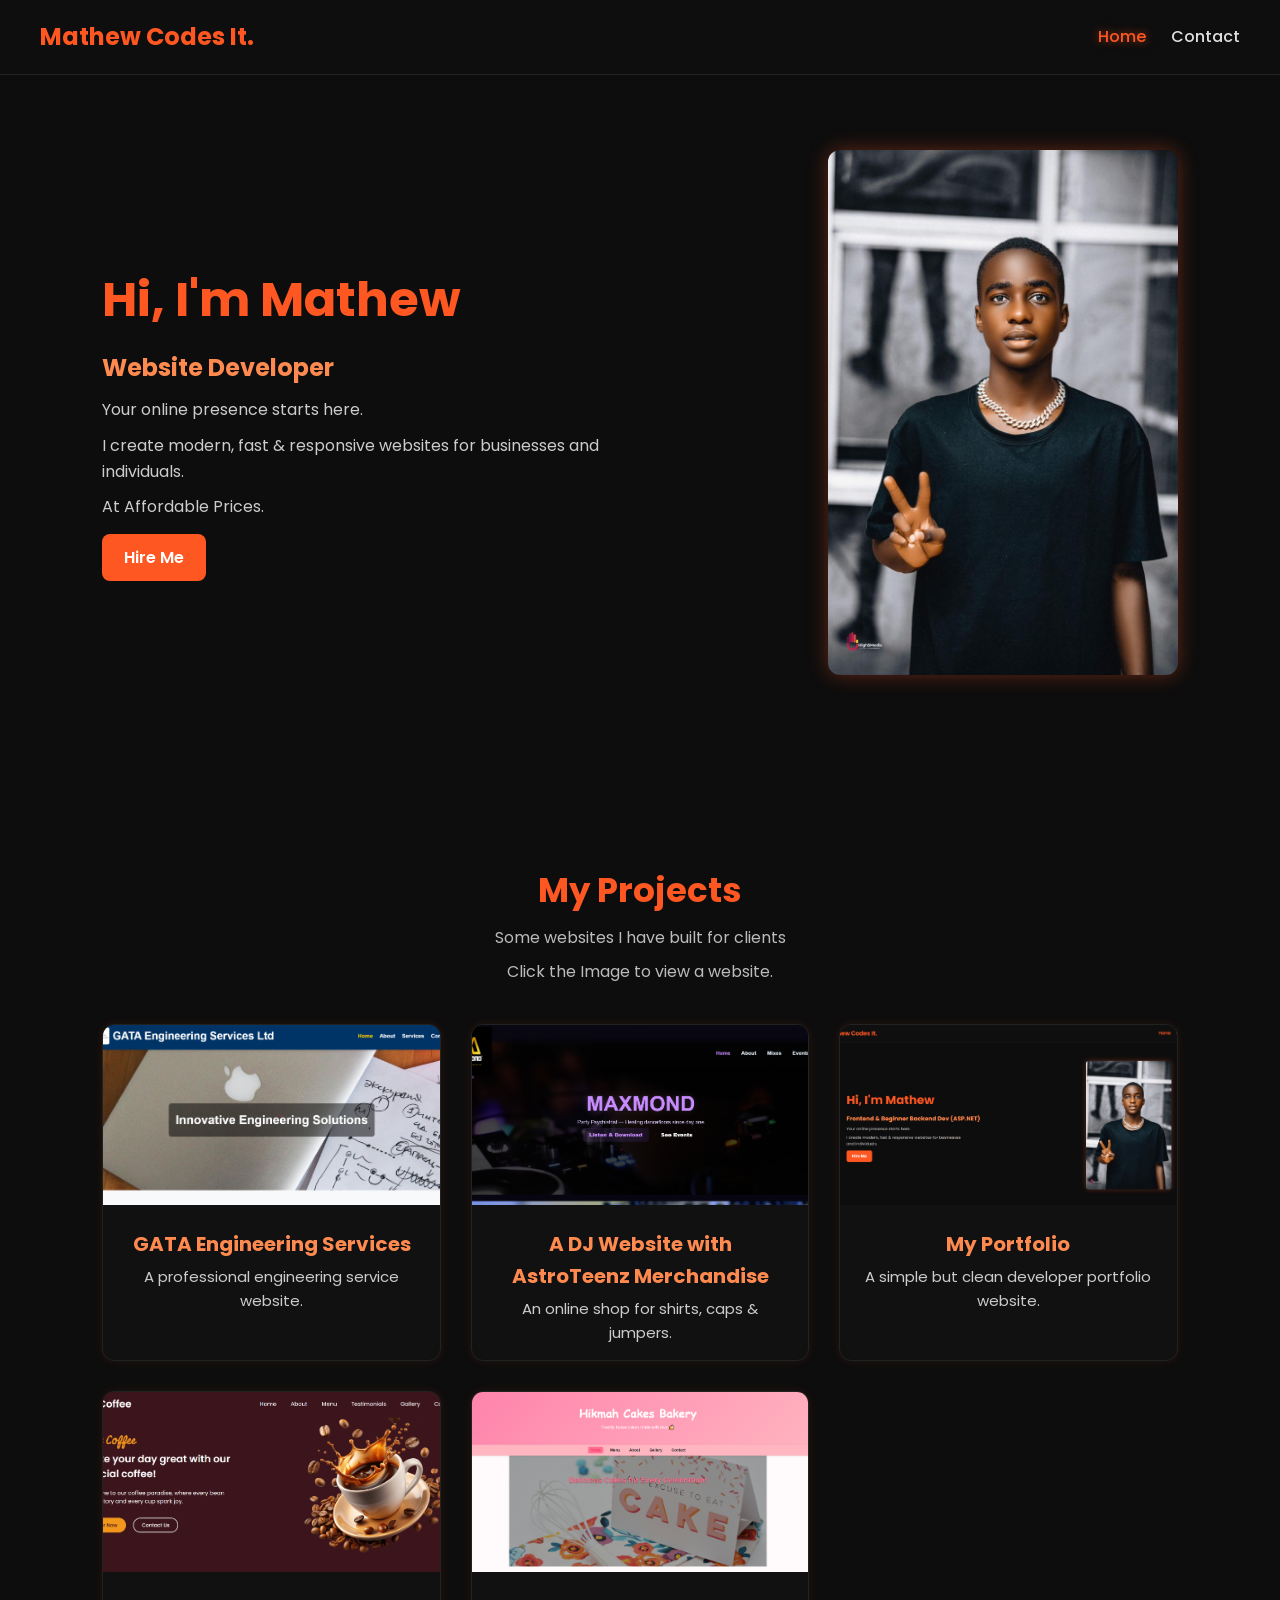
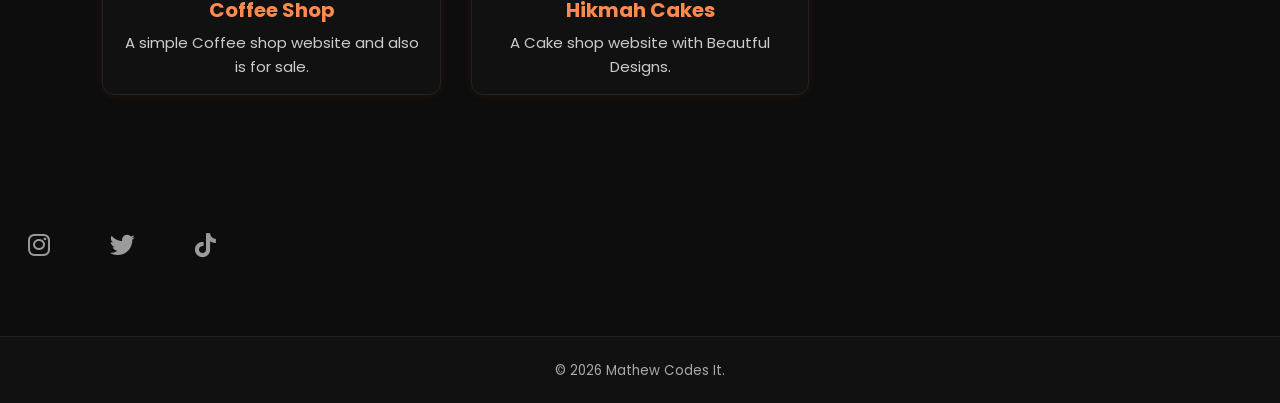
==== index.html @ fa3053cb "Fix HTML structure and update content" ====
<!DOCTYPE html>
<html lang="en">
<head>
    <meta charset="UTF-8">
    <meta name="viewport" content="width=device-width, initial-scale=1.0">
    <title>Mathew Codes It</title>
    <link rel="stylesheet" href="https://cdnjs.cloudflare.com/ajax/libs/font-awesome/6.4.0/css/all.min.css">
    <link rel="stylesheet" href="style.css">
</head>
<body>

<header class="header">
    <div id="menu-icon">☰</div>

    <a href="index.html" class="logo">Mathew Codes It.</a>

    <nav class="navbar">
        <a href="index.html" class="active">Home</a>
        <a href="contact.html">Contact</a>
    </nav>
</header>

<section class="home">
    <div class="home-content">
        <h1 class="float-text">Hi, I'm Mathew</h1>
        <h3>Website Developer</h3>
        <p>Your online presence starts here.</p>
        <p>I create modern, fast & responsive websites for businesses and individuals.</p>
        <p>At Affordable Prices.</p>

        <div class="btn-box">
            <a href="contact.html" class="btn-primary">Hire Me</a>
        </div>
    </div>

    <div class="home-img">
        <img src="images/home.jpg" alt="Mathew">
    </div>
</section>

<section class="projects-section" id="projects">
    <h2 class="section-title">My Projects</h2>
    <p class="section-subtitle">Some websites I have built for clients</p>
    <p class="section-subtitle">Click the Image to view a website.</p>

    <div class="projects-container">

        <!-- Project 1 -->
        <div class="project-card">
            <a href="https://mathew-mats.github.io/GATAEngineeringServicesLtd-website/" target="_blank" rel="noopener noreferrer"><img src="images/project1.jpg" alt="Project 1"></a>
            <div class="project-info">
                <h3>GATA Engineering Services</h3>
                <p>A professional engineering service website.</p>
            </div>
        </div>

        <!-- Project 2 -->
        <div class="project-card">
            <a href="https://mathew-mats.github.io/maxmond-website/" target="_blank" rel="noopener noreferrer"><img src="images/project2.jpg" alt="Project 2"></a>
            <div class="project-info">
                <h3>A DJ Website with AstroTeenz Merchandise</h3>
                <p>An online shop for shirts, caps & jumpers.</p>
            </div>
        </div>

        <!-- Project 3 -->
        <div class="project-card">
            <a href="https://mathew-mats.github.io/Mathewcodesit-website/" target="_blank" rel="noopener noreferrer"><img src="images/project3.jpg" alt="Project 3"></a>
            <div class="project-info">
                <h3>My Portfolio</h3>
                <p>A simple but clean developer portfolio website.</p>
            </div>
        </div>

        <!-- Project 4 -->
        <div class="project-card">
            <a href="https://mathew-mats.github.io/CoffeeShop---website/" target="_blank" rel="noopener noreferrer"><img src="images/project4.jpg" alt="Project 4"></a>
            <div class="project-info">
                <h3>Coffee Shop</h3>
                <p>A simple Coffee shop website and also is for sale.</p>
            </div>
        </div>

        <!-- Project 4 -->
        <div class="project-card">
            <a href="https://mathew-mats.github.io/Hikmahcakes-website/" target="_blank" rel="noopener noreferrer"><img src="images/project5.jpg" alt="Project 5"></a>
            <div class="project-info">
                <h3>Hikmah Cakes</h3>
                <p>A Cake shop website with Beautful Designs.</p>
            </div>
        </div>

    </div>

    

    </div>
</section>

    <div class="social-media">
  <a href="https://instagram.com/mathewcodesit" target="_blank">
  <i class="fab fa-instagram"></i>
</a>
  <a href="https://x.com/mathewcodesit" target="_blank">
  <i class="fab fa-twitter"></i>
</a>
<a href="https://www.tiktok.com/@mathewcodesit" target="_blank">
    <i class="fab fa-tiktok" style="font-size:24px;"></i>
</a>
</div>


<footer class="site-footer">
    <small>© <span id="year"></span> Mathew Codes It.</small>
</footer>

<script  src="script.js"></script>

</body>
</html>
---- style.css ----
@import url('https://fonts.googleapis.com/css2?family=Poppins:wght@300;400;500;600;700;800;900&display=swap');

* {
    margin: 0;
    padding: 0;
    box-sizing: border-box;
    font-family: 'Poppins', sans-serif;
}

body {
    background: #0d0d0d; /* Dark background */
    color: #f5f5f5;
    line-height: 1.6;
}

/* ---------------- HEADER ---------------- */

.header {
    position: fixed;
    width: 100%;
    top: 0;
    left: 0;
    background: rgba(15,15,15,0.9);
    backdrop-filter: blur(10px);
    padding: 18px 40px;
    display: flex;
    justify-content: space-between;
    align-items: center;
    z-index: 1000;
    border-bottom: 1px solid #222;
}

.logo {
    font-size: 24px;
    font-weight: 700;
    color: #ff5722; /* orange */
    text-decoration: none;
}

.navbar {
    display: flex;
    gap: 25px;
}

.navbar a {
    text-decoration: none;
    color: #e0e0e0;
    font-size: 16px;
    font-weight: 500;
    transition: .3s;
}

.navbar a:hover,
.navbar a.active {
    color: #ff5722;
    text-shadow: 0 0 8px rgba(255,87,34,0.6);
}

/* ---------------- HAMBURGER ---------------- */

#menu-icon {
    font-size: 32px;
    display: none;
    cursor: pointer;
    color: #ff5722;
}
 /* Responsive media query code for max width 768px */
@media (max-width: 768px) {
    #menu-icon {
        display: block;
    }

    .navbar {
        position: absolute;
        top: 100%;
        right: 0;
        background: #111;
        width: 200px;
        display: none;
        flex-direction: column;
        padding: 15px 0;
        border-left: 1px solid #222;
        border-bottom: 1px solid #222;
    }

    .navbar.active {
        display: flex;
    }

    .navbar a {
        padding: 12px 20px;
    }
}

/* ---------------- HOME SECTION ---------------- */

.home {
    padding: 150px 8% 60px;
    display: flex;
    gap: 40px;
    align-items: center;
}

.home-content {
    flex: 1;
}

.float-text {
    font-size: 48px;
    font-weight: 700;
    color: #ff5722;
    animation: float 3s ease-in-out infinite;
}

@keyframes float {
    0% {transform: translateY(0);}
    50% {transform: translateY(-10px);}
    100% {transform: translateY(0);}
}

.home-content h3 {
    font-size: 24px;
    color: #ff8a50;
    margin: 10px 0;
}

.home-content p {
    margin: 10px 0;
    max-width: 500px;
    color: #cccccc;
}

.btn-box {
    margin-top: 25px;
}

.btn-primary {
    padding: 12px 22px;
    background: #ff5722;
    color: #fff;
    font-weight: 600;
    text-decoration: none;
    border-radius: 8px;
    transition: .3s;
}

.btn-primary:hover {
    background: #e64a19;
    box-shadow: 0 0 15px rgba(255,87,34,0.5);
}

.home-img img {
    width: 350px;
    border-radius: 12px;
    box-shadow: 0 0 20px rgba(255,87,34,0.35);
}

/* ---------------- HOME MOBILE ---------------- */
/* Responsive media query code for max width 768px */
@media (max-width: 768px) {
    .home {
        flex-direction: column;
        text-align: center;
    }

    .home-img img {
        width: 75%;
    }

    .float-text {
        font-size: 36px;
    }
}

/* ---------------- CONTACT FORM ---------------- */

.hiring-section {
    padding: 130px 8% 60px;
}

.hiring-section h2 {
    font-size: 34px;
    text-align: center;
    color: #ff5722;
}

.section-subtitle {
    text-align: center;
    color: #bbbbbb;
    margin-top: 8px;
}

.hiring-form {
    max-width: 600px;
    margin: 35px auto;
}

.form-group {
    margin-bottom: 18px;
}

label {
    font-weight: 600;
    margin-bottom: 6px;
    display: block;
    color: #ff8a50;
}

input, select, textarea {
    width: 100%;
    padding: 12px;
    background: #111;
    border: 1px solid #333;
    color: #fff;
    border-radius: 8px;
    font-size: 15px;
}

input:focus,
textarea:focus,
select:focus {
    border-color: #ff5722;
    outline: none;
    box-shadow: 0 0 10px rgba(255,87,34,0.3);
}

.hire-btn {
    width: 100%;
    padding: 14px;
    background: #ff5722;
    color: #fff;
    border: none;
    font-size: 17px;
    border-radius: 8px;
    cursor: pointer;
    margin-top: 10px;
    transition: .3s;
}

.hire-btn:hover {
    background: #e64a19;
    box-shadow: 0 0 15px rgba(255,87,34,0.4);
}

/* ---------------- WHATSAPP FLOAT ---------------- */

.whatsapp-chat {
    position: fixed;
    bottom: 20px;
    right: 20px;
    text-decoration: none;
    z-index: 1000;
}

.whatsapp-bubble {
    background: #25D366;
    padding: 12px;
    border-radius: 50%;
    display: flex;
    box-shadow: 0 0 12px rgba(37,211,102,0.5);
}

.whatsapp-icon {
    width: 35px;
}

.whatsapp-label {
    background: #25D366;
    padding: 6px 10px;
    color: #fff;
    margin-top: 5px;
    border-radius: 6px;
    font-size: 13px;
}

/* ---------------- FOOTER ---------------- */

.site-footer {
    margin-top: 60px;
    padding: 20px;
    text-align: center;
    background: #111;
    color: #aaa;
    border-top: 1px solid #222;
}

/* ---------------- HAMBURGER ---------------- */

#menu-icon {
    font-size: 32px;
    display: none;
    cursor: pointer;
    color: #ff5722;
}

/* MOBILE MENU */
/* Responsive media query code for max width 900px */
@media (max-width: 900px) {
    #menu-icon {
        display: block;
        z-index: 1100;
    }

    .navbar {
        position: absolute;
        top: 100%;
        right: 0;
        background: #111;
        width: 220px;
        display: none;
        flex-direction: column;
        padding: 15px 0;
        border-left: 1px solid #222;
        border-bottom: 1px solid #222;
        animation: slideDown 0.3s ease;
    }

    .navbar.active {
        display: flex;
    }

    .navbar a {
        padding: 14px 22px;
        font-size: 17px;
        border-bottom: 1px solid #222;
    }
}

/* EXTRA SMALL PHONES (Under 350px) */
@media (max-width: 350px) {
    .navbar {
        width: 180px;
    }

    #menu-icon {
        font-size: 28px;
    }

    .navbar a {
        font-size: 15px;
        padding: 12px 18px;
    }
}

/* Slide animation */
@keyframes slideDown {
    from { opacity: 0; transform: translateY(-10px); }
    to { opacity: 1; transform: translateY(0); }
}

/* ---------------- PROJECTS SECTION ---------------- */

.projects-section {
    padding: 120px 8%;
    background: #0d0d0d;
    text-align: center;
}

.section-title {
    font-size: 34px;
    font-weight: 700;
    color: #ff5722;
}

.projects-container {
    margin-top: 40px;
    display: grid;
    grid-template-columns: repeat(auto-fit, minmax(260px, 1fr));
    gap: 30px;
}

.project-card {
    background: #111;
    border: 1px solid #222;
    border-radius: 12px;
    overflow: hidden;
    cursor: pointer;
    transition: 0.3s;
    box-shadow: 0 0 10px rgba(255,87,34,0.1);
}

.project-card:hover {
    transform: translateY(-8px);
    box-shadow: 0 0 18px rgba(255,87,34,0.4);
}

.project-card img {
    width: 100%;
    height: 180px;
    object-fit: cover;
}

.project-info {
    padding: 15px 18px;
}

.project-info h3 {
    font-size: 20px;
    color: #ff8a50;
}

.project-info p {
    color: #cccccc;
    font-size: 15px;
    margin-top: 5px;
}

.social-media i {
  font-size: 25px;
  margin: 0 10px;
  color: #9c9b9b;
  transition: color 0.3s, transform 0.3s;
  align-items: center;
  justify-content: center;
  padding:18px;
  text-align:center;
}

.social-media i:hover {
  color: #f06; /* change color on hover */
  transform: scale(1.2);
}

.social-media a {
  text-decoration: none;
}
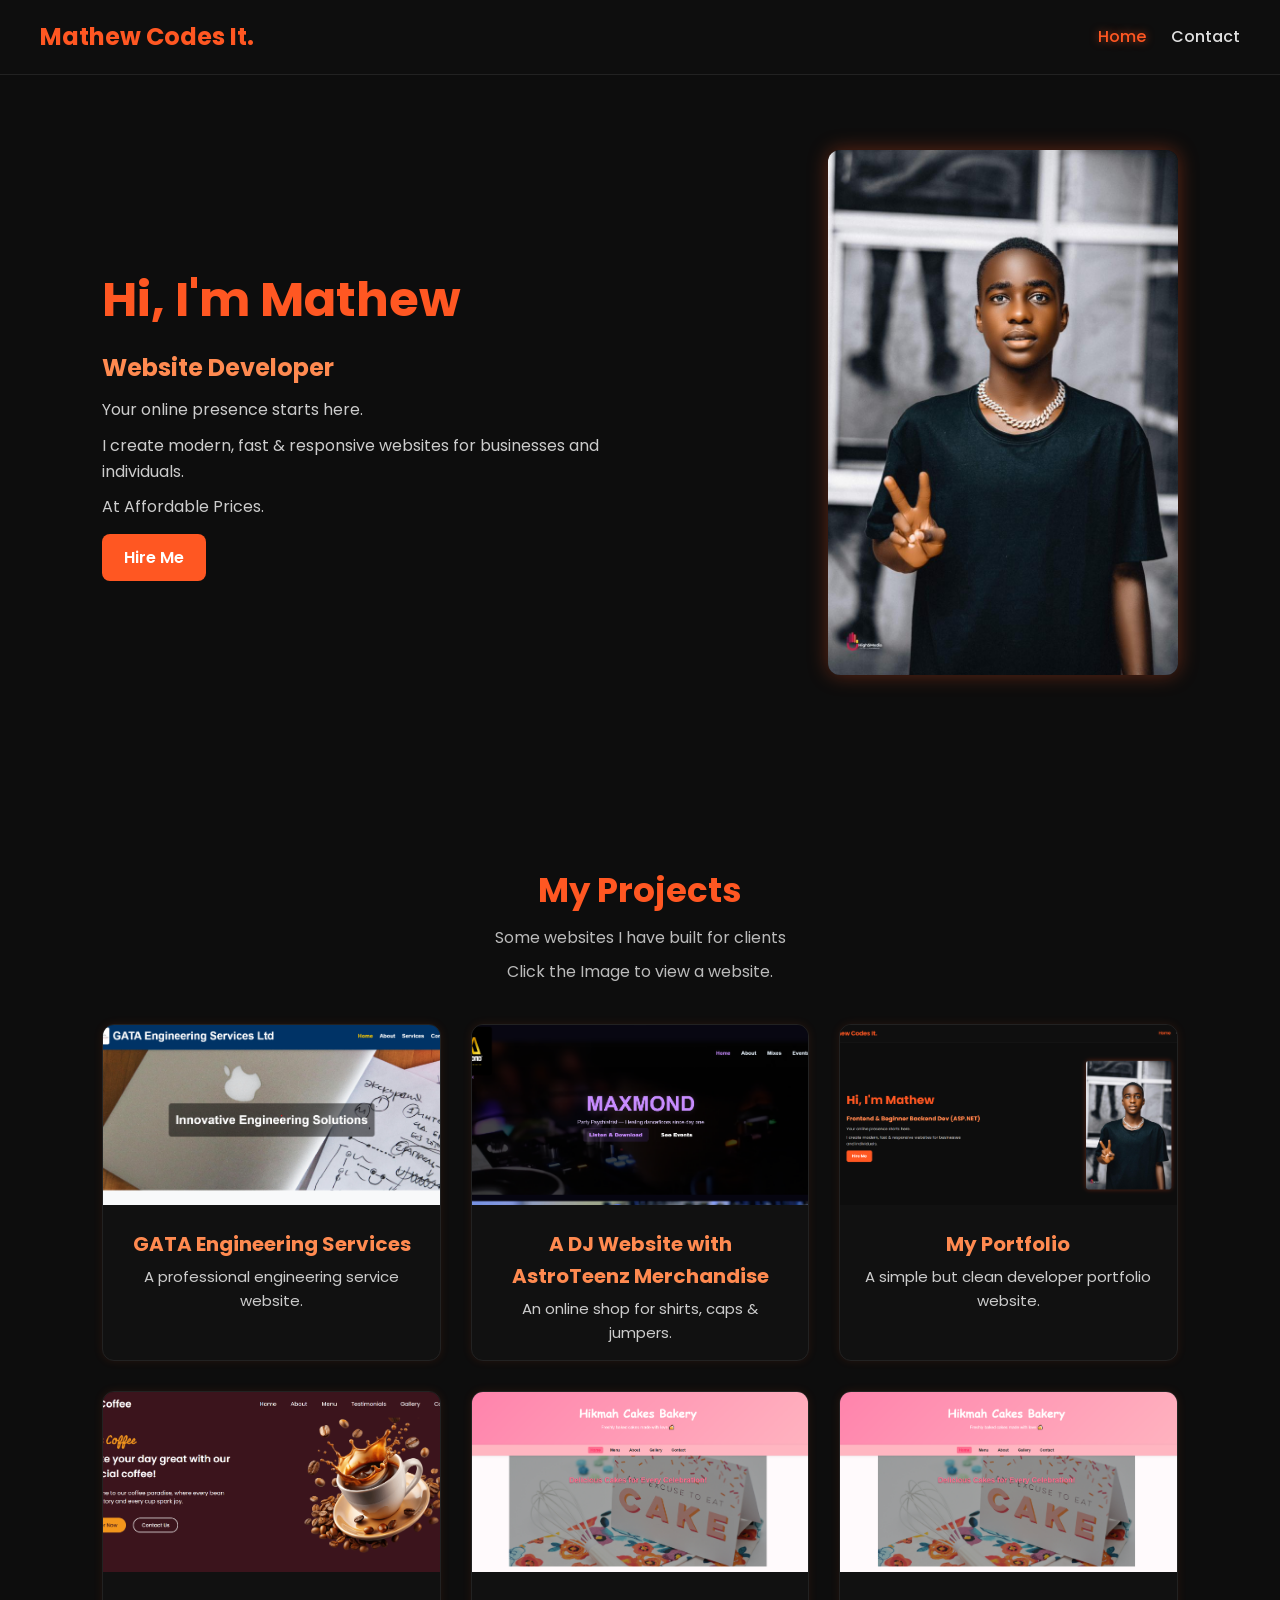
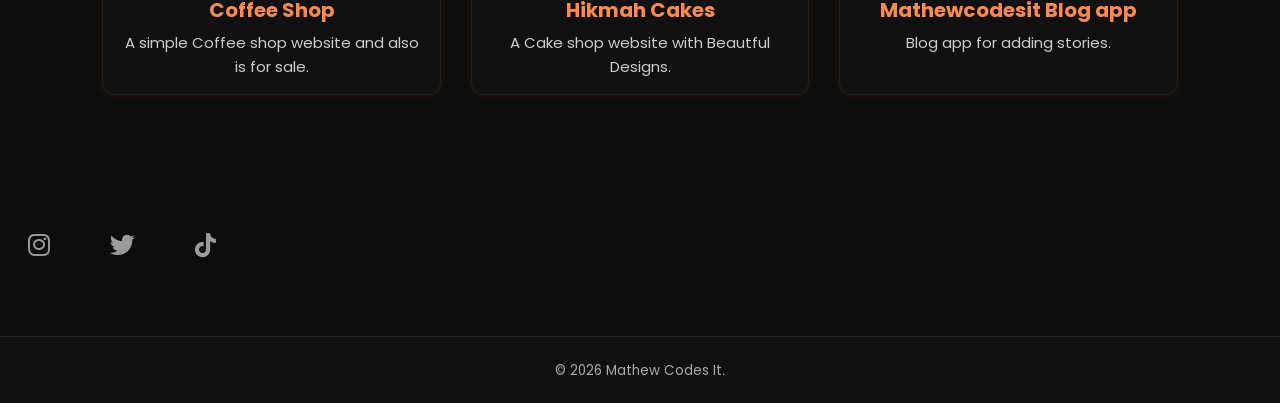
==== commit bc8b5d59: "Fix HTML structure and update project links" ====
--- a/index.html
+++ b/index.html
@@ -56,7 +56,7 @@
 
         <!-- Project 2 -->
         <div class="project-card">
-            <a href="https://mathew-mats.github.io/maxmond-website/" target="_blank" rel="noopener noreferrer"><img src="images/project2.jpg" alt="Project 2"></a>
+            <a href="https://mathew-mats.github.io/MAXMOND--website/" target="_blank" rel="noopener noreferrer"><img src="images/project2.jpg" alt="Project 2"></a>
             <div class="project-info">
                 <h3>A DJ Website with AstroTeenz Merchandise</h3>
                 <p>An online shop for shirts, caps & jumpers.</p>
@@ -87,6 +87,14 @@
             <div class="project-info">
                 <h3>Hikmah Cakes</h3>
                 <p>A Cake shop website with Beautful Designs.</p>
+            </div>
+        </div>
+
+        <div class="project-card">
+            <a href="https://mathewcodesit.pythonanywhere.com/" target="_blank" rel="noopener noreferrer"><img src="images/project5.jpg" alt="Project 5"></a>
+            <div class="project-info">
+                <h3>Mathewcodesit Blog app</h3>
+                <p>Blog app for adding stories.</p>
             </div>
         </div>
 
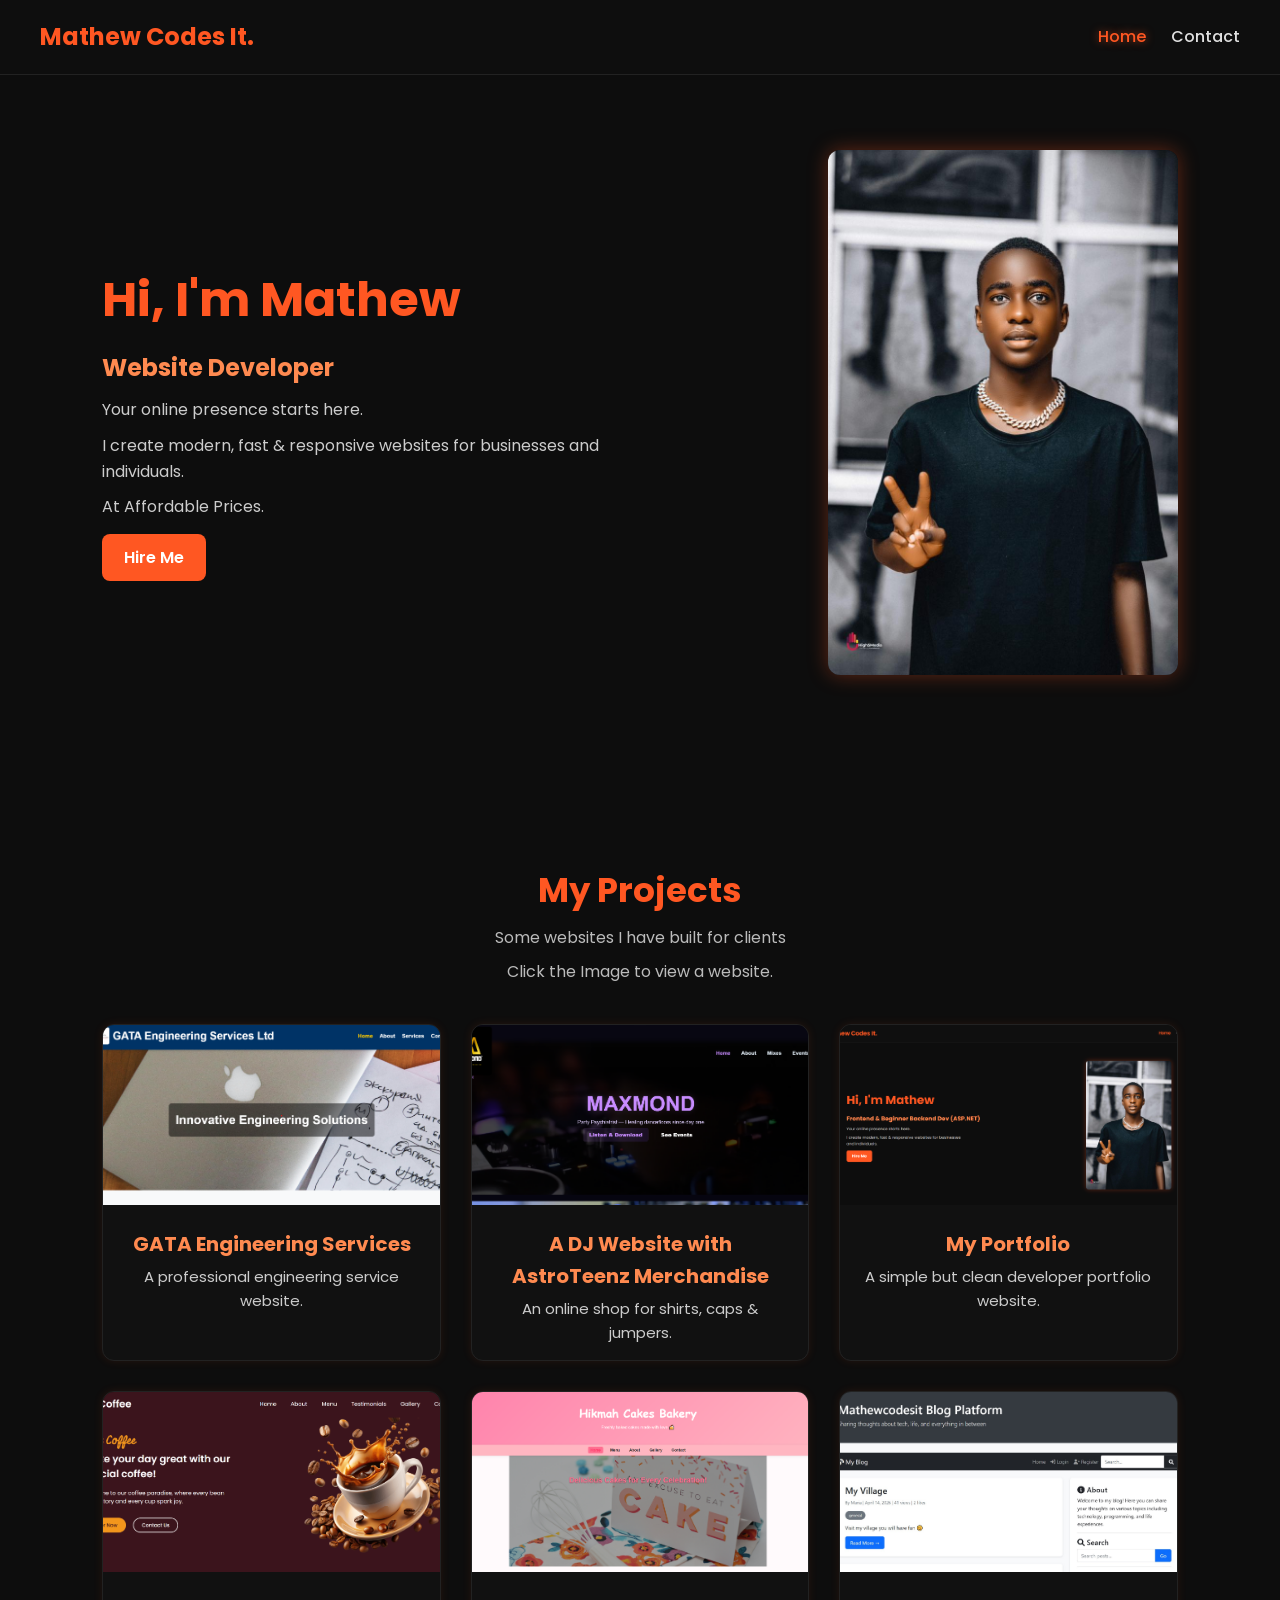
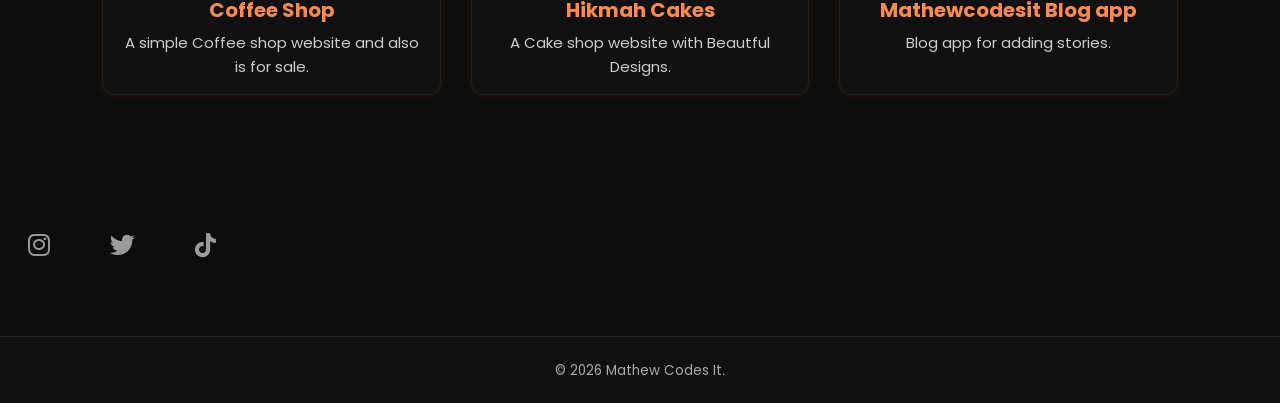
==== commit e5850bed: "Fix HTML encoding issues in index.html" ====
--- a/index.html
+++ b/index.html
@@ -91,7 +91,7 @@
         </div>
 
         <div class="project-card">
-            <a href="https://mathewcodesit.pythonanywhere.com/" target="_blank" rel="noopener noreferrer"><img src="images/project5.jpg" alt="Project 5"></a>
+            <a href="https://mathewcodesit.pythonanywhere.com/" target="_blank" rel="noopener noreferrer"><img src="images/blog.jpg" alt="Project 5"></a>
             <div class="project-info">
                 <h3>Mathewcodesit Blog app</h3>
                 <p>Blog app for adding stories.</p>
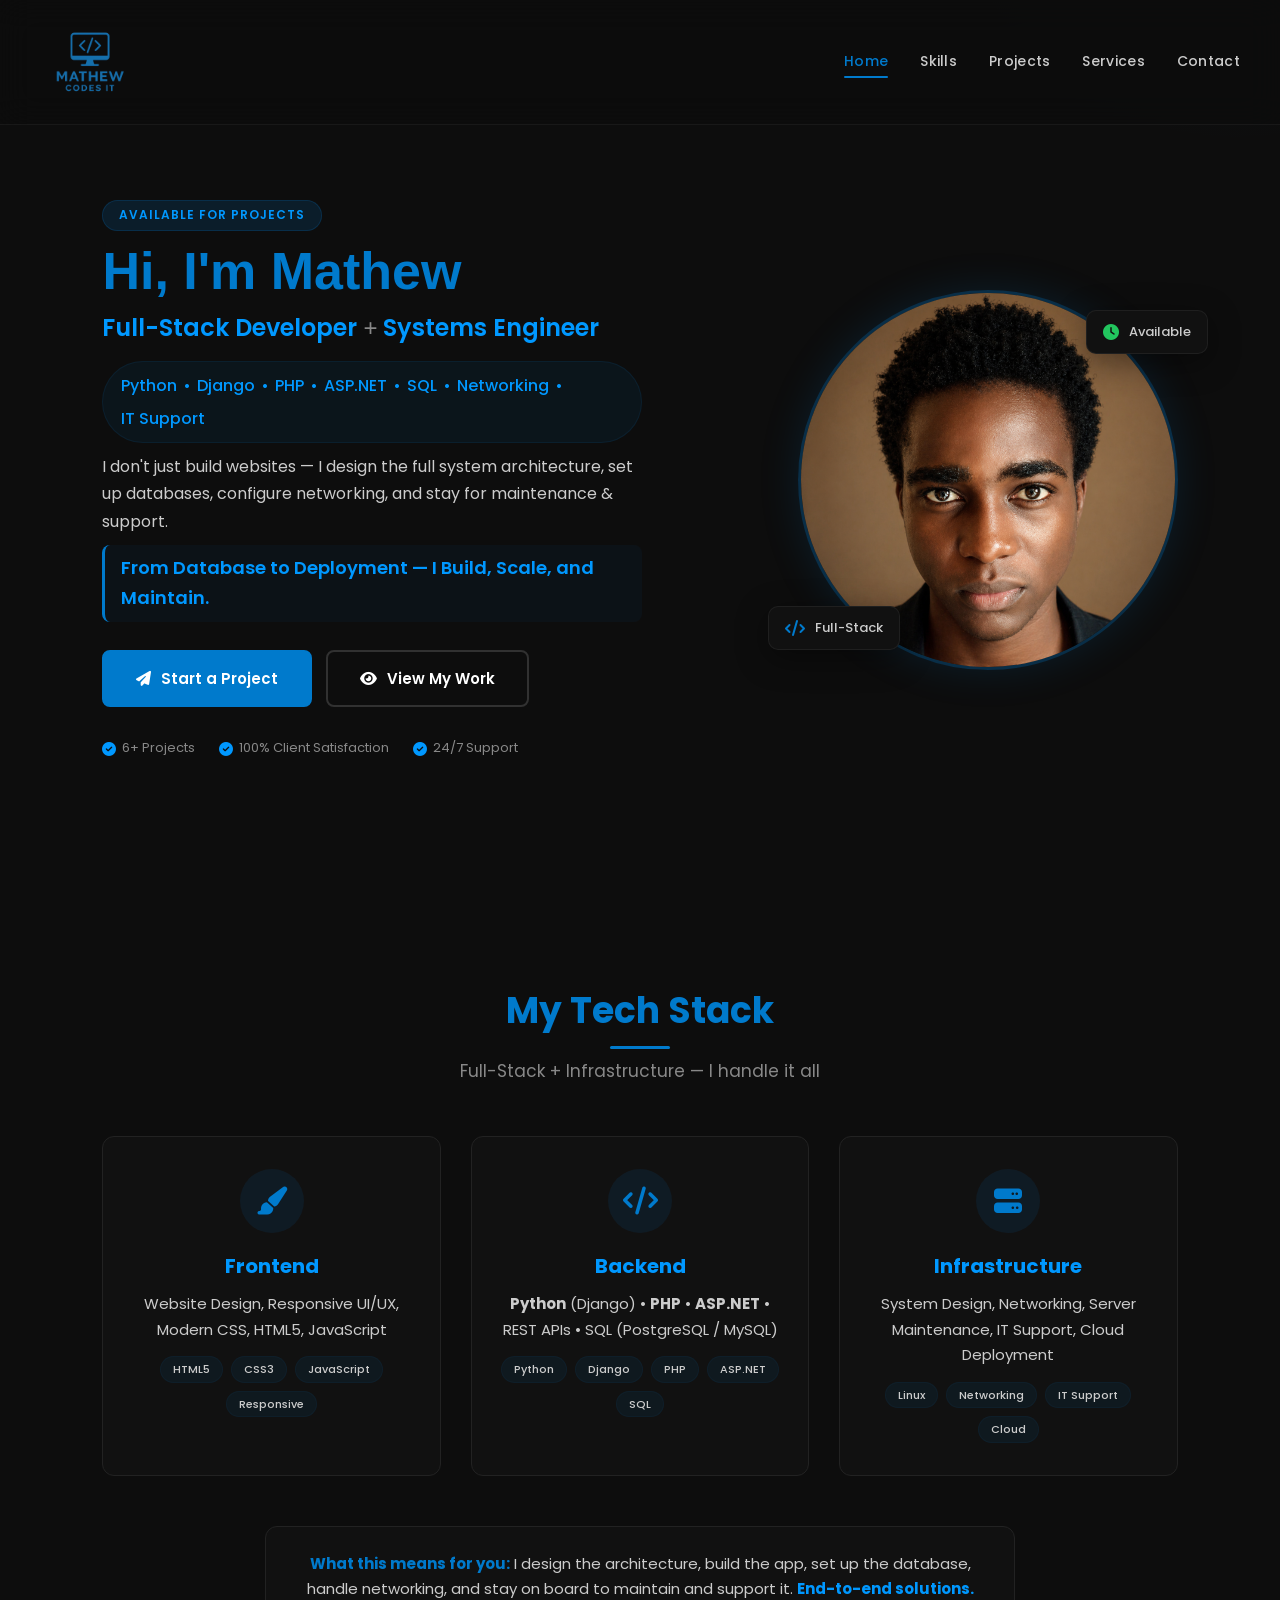
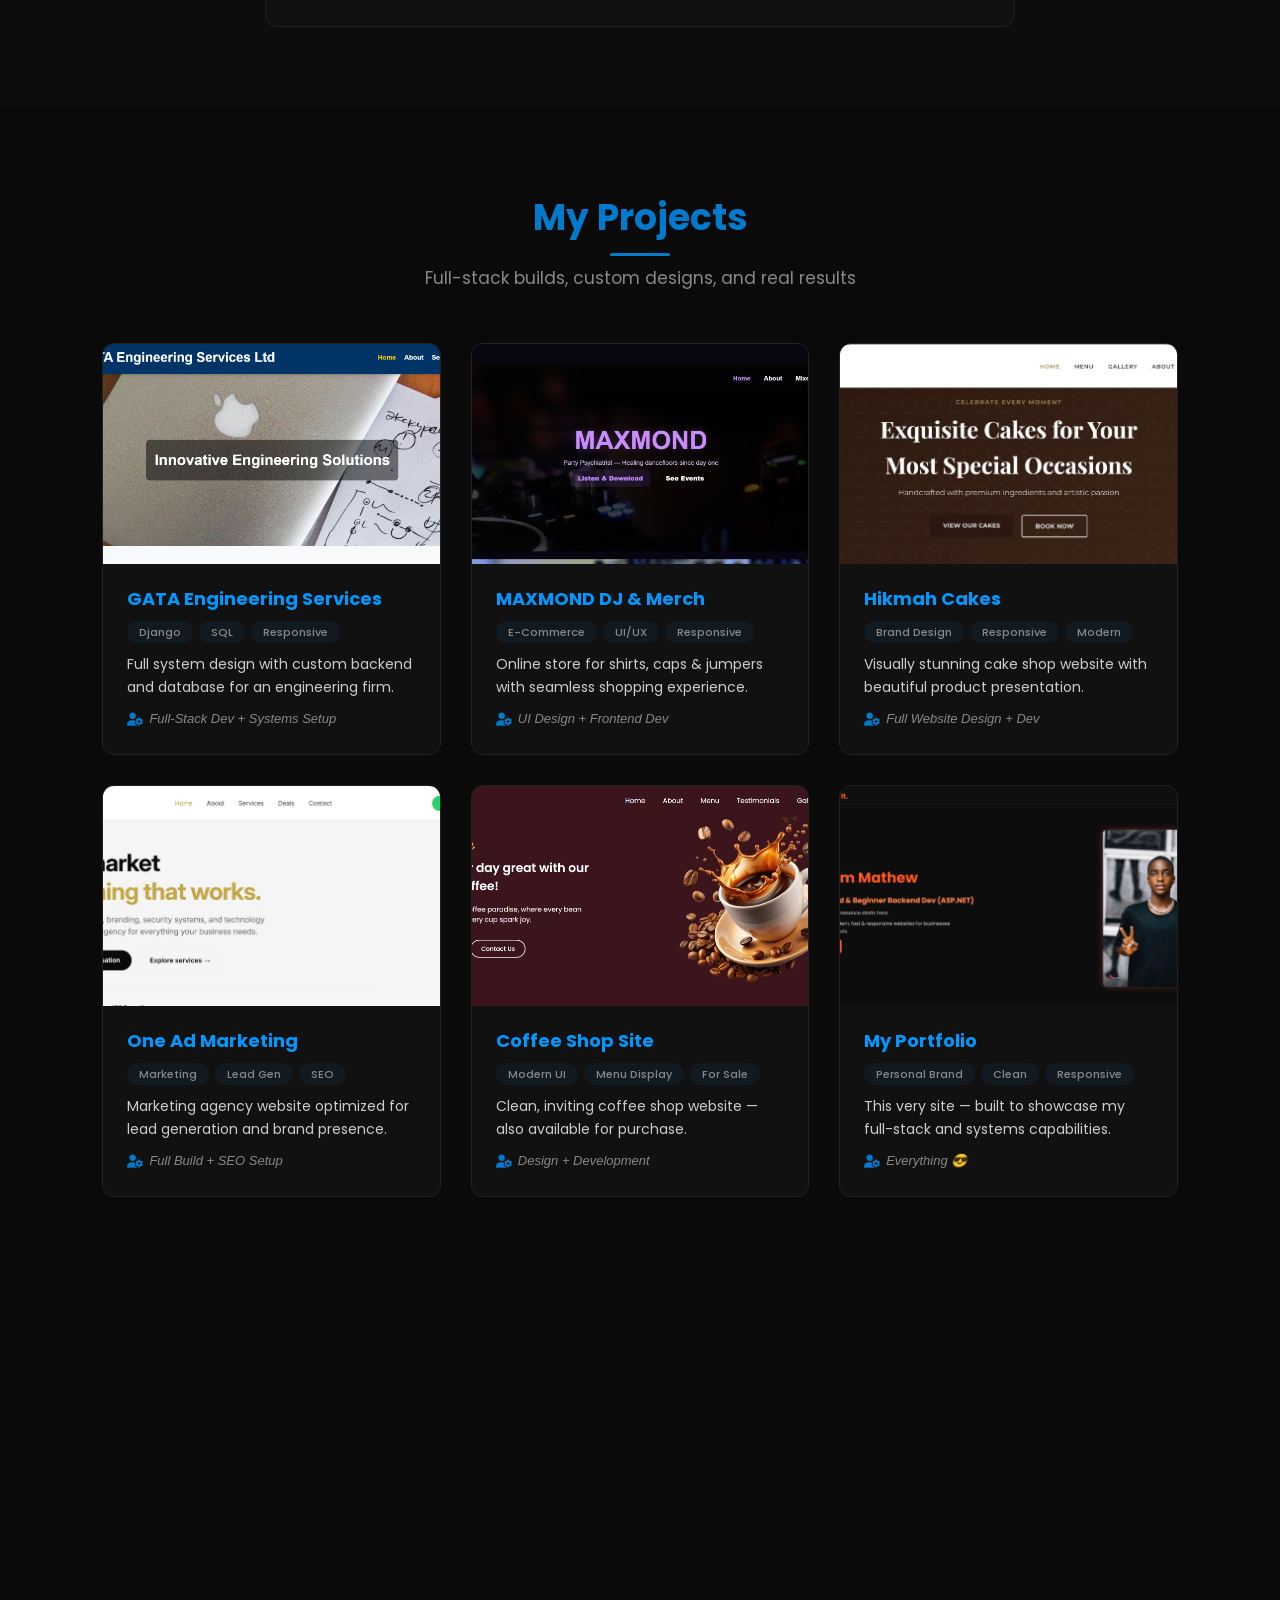
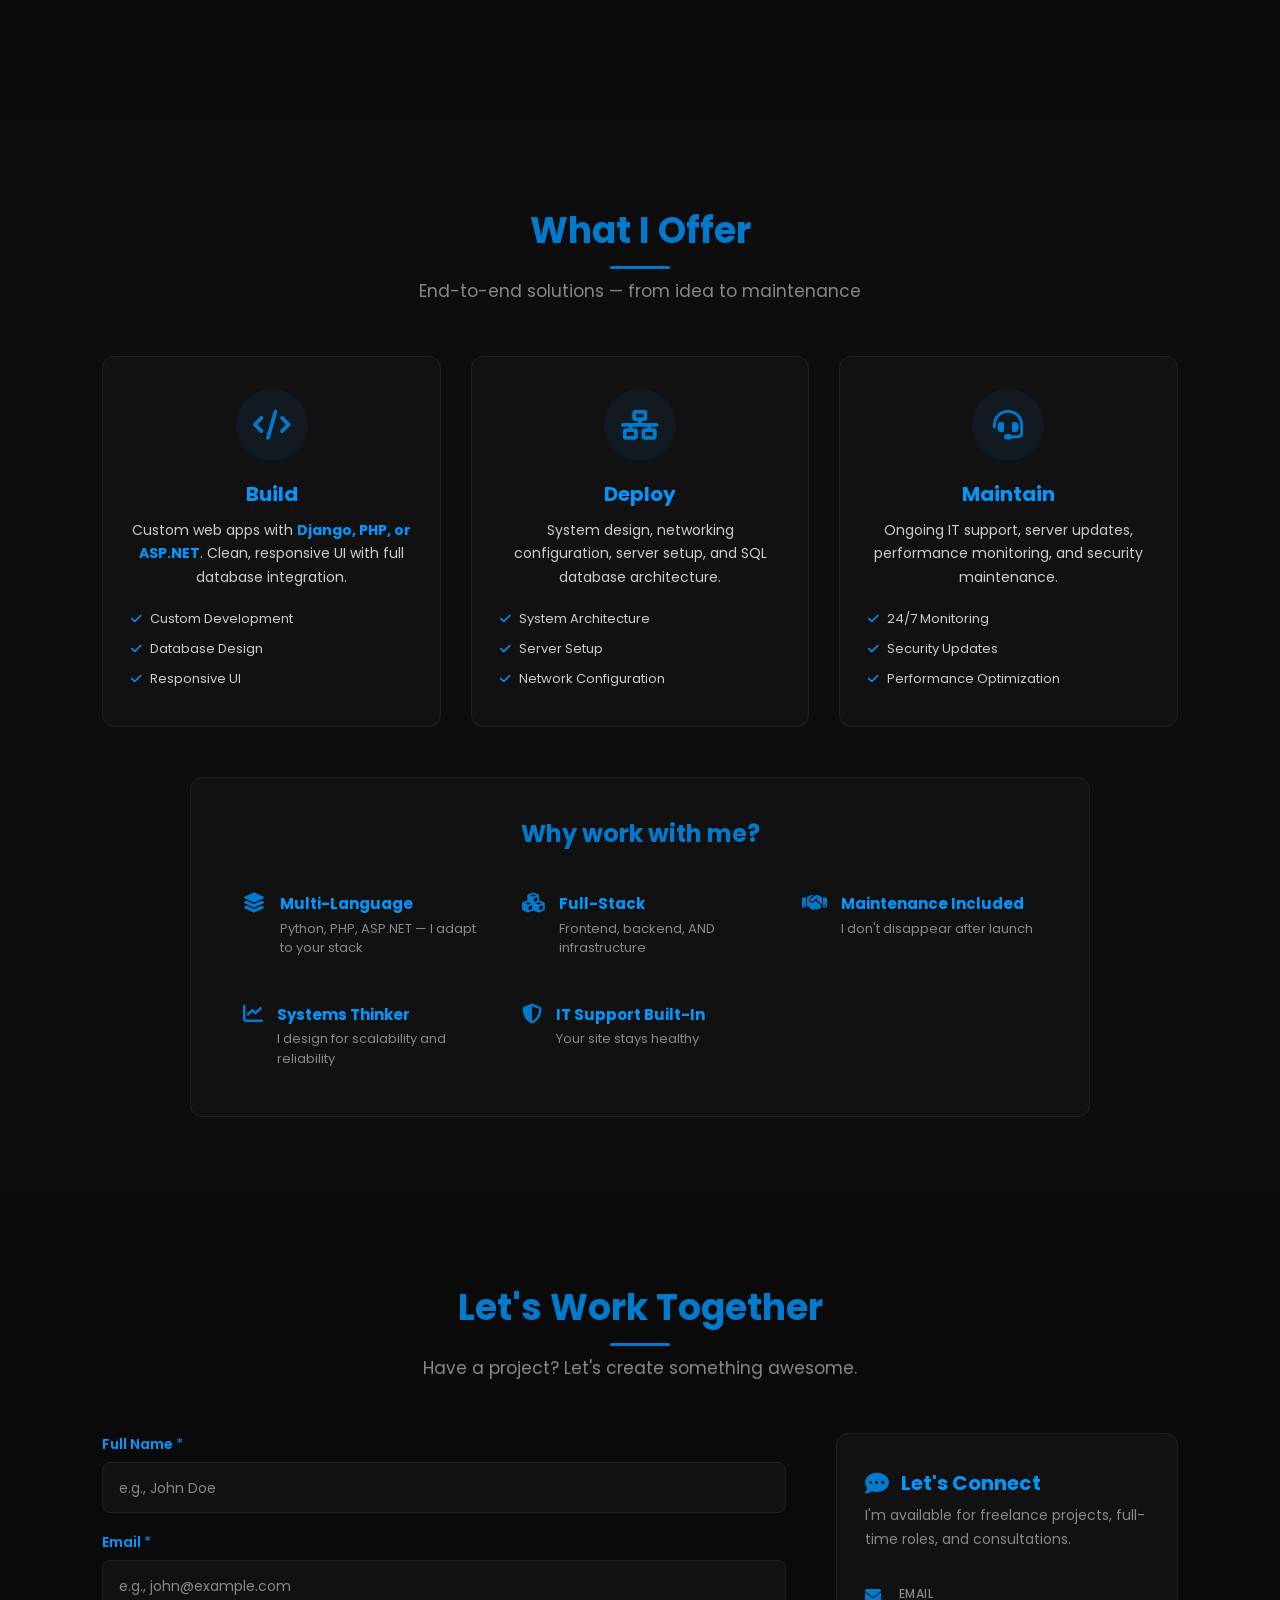
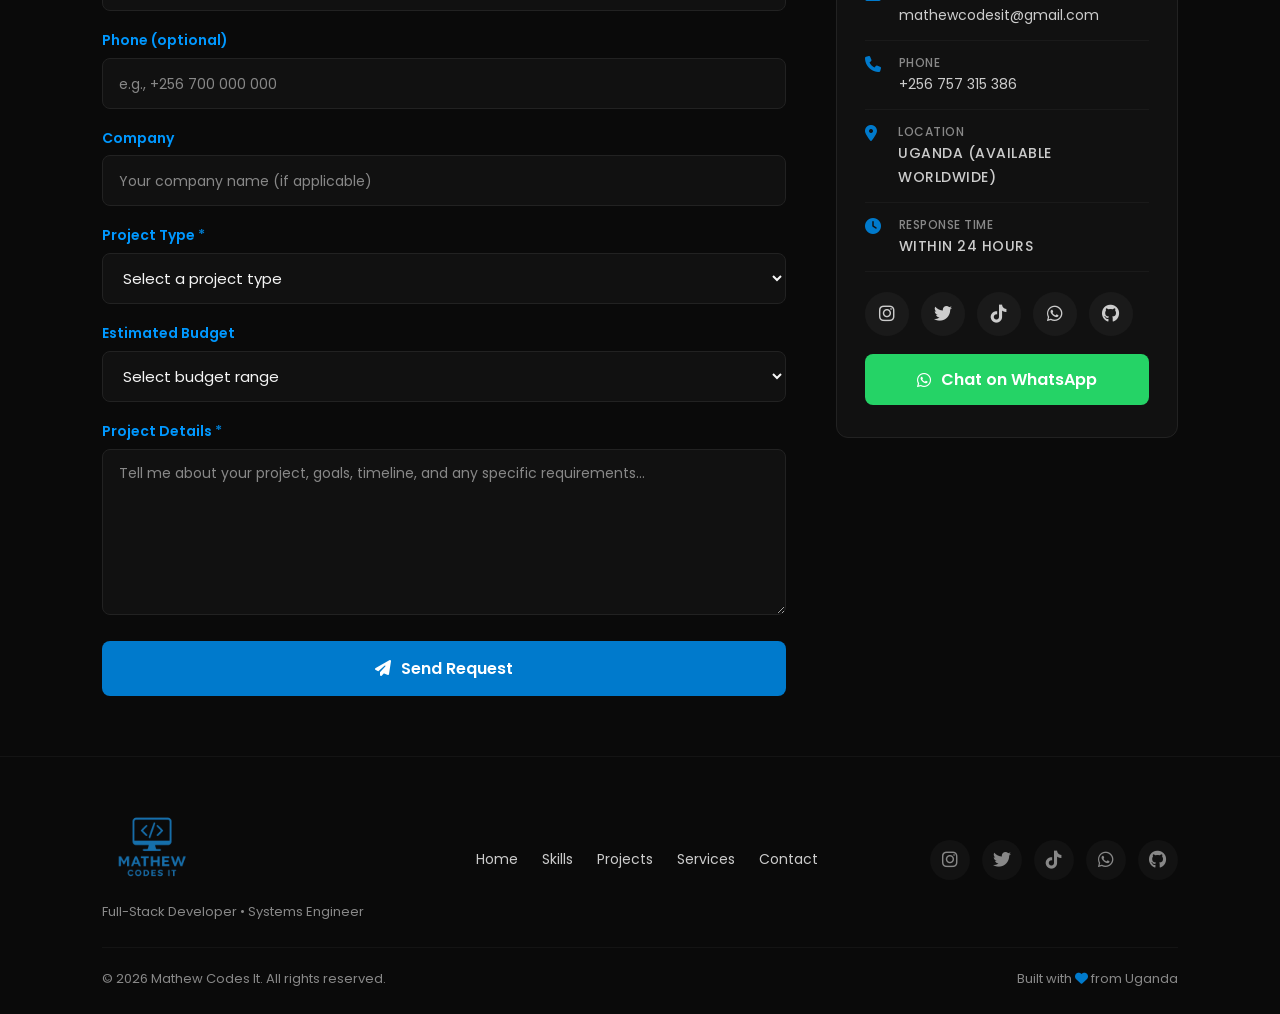
==== commit 735d7e18: "Initial commit" ====
--- a/index.html
+++ b/index.html
@@ -1,132 +1,585 @@
 <!DOCTYPE html>
 <html lang="en">
 <head>
-    <meta charset="UTF-8">
-    <meta name="viewport" content="width=device-width, initial-scale=1.0">
-    <title>Mathew Codes It</title>
-    <link rel="stylesheet" href="https://cdnjs.cloudflare.com/ajax/libs/font-awesome/6.4.0/css/all.min.css">
-    <link rel="stylesheet" href="style.css">
+    <meta charset="UTF-8" />
+    <meta name="viewport" content="width=device-width, initial-scale=1.0" />
+    <meta name="description" content="Mathew – Full-Stack Developer & Systems Engineer. Python, Django, PHP, ASP.NET, SQL, Networking, IT Support." />
+    <meta name="theme-color" content="#007ACC" />
+    <title>Mathew – Full-Stack Developer | MathewCodesIt</title>
+    <link rel="stylesheet" href="https://cdnjs.cloudflare.com/ajax/libs/font-awesome/6.4.0/css/all.min.css" />
+    <link rel="stylesheet" href="style.css" />
 </head>
 <body>
 
+<!-- ============================================================ -->
+<!-- HEADER -->
+<!-- ============================================================ -->
 <header class="header">
-    <div id="menu-icon">☰</div>
-
-    <a href="index.html" class="logo">Mathew Codes It.</a>
-
+    <div id="menu-icon"><i class="fas fa-bars"></i></div>
+    <a href="#home" class="logo">
+        <img src="images/logo.png" alt="Mathew Codes It" class="logo-img" />
+    </a>
     <nav class="navbar">
-        <a href="index.html" class="active">Home</a>
-        <a href="contact.html">Contact</a>
+        <a href="#home" class="active">Home</a>
+        <a href="#skills">Skills</a>
+        <a href="#projects">Projects</a>
+        <a href="#services">Services</a>
+        <a href="#contact">Contact</a>
     </nav>
 </header>
 
-<section class="home">
+<!-- ============================================================ -->
+<!-- HERO / HOME -->
+<!-- ============================================================ -->
+<section class="home" id="home">
     <div class="home-content">
+        <div class="badge">Available for Projects</div>
         <h1 class="float-text">Hi, I'm Mathew</h1>
-        <h3>Website Developer</h3>
-        <p>Your online presence starts here.</p>
-        <p>I create modern, fast & responsive websites for businesses and individuals.</p>
-        <p>At Affordable Prices.</p>
+        <h3>Full-Stack Developer <span class="highlight">+</span> Systems Engineer</h3>
+        <p class="tech-stack-badge">
+            <span>Python</span> <span>•</span>
+            <span>Django</span> <span>•</span>
+            <span>PHP</span> <span>•</span>
+            <span>ASP.NET</span> <span>•</span>
+            <span>SQL</span> <span>•</span>
+            <span>Networking</span> <span>•</span>
+            <span>IT Support</span>
+        </p>
+        <p>
+            I don't just build websites — I design the full system architecture,
+            set up databases, configure networking, and stay for maintenance &amp; support.
+        </p>
+        <p class="tagline"> From Database to Deployment — I Build, Scale, and Maintain.</p>
 
         <div class="btn-box">
-            <a href="contact.html" class="btn-primary">Hire Me</a>
+            <a href="#contact" class="btn-primary">
+                <i class="fas fa-paper-plane"></i> Start a Project
+            </a>
+            <a href="#projects" class="btn-secondary">
+                <i class="fas fa-eye"></i> View My Work
+            </a>
+        </div>
+
+        <div class="trust-badges">
+            <span><i class="fas fa-check-circle"></i> 6+ Projects</span>
+            <span><i class="fas fa-check-circle"></i> 100% Client Satisfaction</span>
+            <span><i class="fas fa-check-circle"></i> 24/7 Support</span>
         </div>
     </div>
 
     <div class="home-img">
-        <img src="images/home.jpg" alt="Mathew">
+        <div class="profile-wrapper">
+            <img src="images/home.jpg" alt="Mathew" />
+            <div class="status-dot"></div>
+        </div>
+        <div class="floating-badge experience-badge">
+            <i class="fas fa-code"></i>
+            <span>Full-Stack</span>
+        </div>
+        <div class="floating-badge availability-badge">
+            <i class="fas fa-clock"></i>
+            <span>Available</span>
+        </div>
     </div>
 </section>
 
+<!-- ============================================================ -->
+<!-- SKILLS -->
+<!-- ============================================================ -->
+<section class="skills-section" id="skills">
+    <div class="section-header">
+        <h2 class="section-title">My Tech Stack</h2>
+        <p class="section-subtitle">Full-Stack + Infrastructure — I handle it all</p>
+    </div>
+
+    <div class="skills-grid">
+        <div class="skill-category">
+            <div class="skill-icon"><i class="fas fa-paint-brush"></i></div>
+            <h3>Frontend</h3>
+            <p>Website Design, Responsive UI/UX, Modern CSS, HTML5, JavaScript</p>
+            <div class="skill-tags">
+                <span>HTML5</span>
+                <span>CSS3</span>
+                <span>JavaScript</span>
+                <span>Responsive</span>
+            </div>
+        </div>
+
+        <div class="skill-category">
+            <div class="skill-icon"><i class="fas fa-code"></i></div>
+            <h3>Backend</h3>
+            <p><strong>Python</strong> (Django) • <strong>PHP</strong> • <strong>ASP.NET</strong> • REST APIs • SQL (PostgreSQL / MySQL)</p>
+            <div class="skill-tags">
+                <span>Python</span>
+                <span>Django</span>
+                <span>PHP</span>
+                <span>ASP.NET</span>
+                <span>SQL</span>
+            </div>
+        </div>
+
+        <div class="skill-category">
+            <div class="skill-icon"><i class="fas fa-server"></i></div>
+            <h3>Infrastructure</h3>
+            <p>System Design, Networking, Server Maintenance, IT Support, Cloud Deployment</p>
+            <div class="skill-tags">
+                <span>Linux</span>
+                <span>Networking</span>
+                <span>IT Support</span>
+                <span>Cloud</span>
+            </div>
+        </div>
+    </div>
+
+    <div class="skills-note">
+        <p>
+            <strong style="color:#007ACC;">What this means for you:</strong>
+            I design the architecture, build the app, set up the database, handle networking,
+            and stay on board to maintain and support it.
+            <strong style="color:#0098FF;">End-to-end solutions.</strong>
+        </p>
+    </div>
+</section>
+
+<!-- ============================================================ -->
+<!-- PROJECTS -->
+<!-- ============================================================ -->
 <section class="projects-section" id="projects">
-    <h2 class="section-title">My Projects</h2>
-    <p class="section-subtitle">Some websites I have built for clients</p>
-    <p class="section-subtitle">Click the Image to view a website.</p>
+    <div class="section-header">
+        <h2 class="section-title">My Projects</h2>
+        <p class="section-subtitle">Full-stack builds, custom designs, and real results</p>
+    </div>
 
     <div class="projects-container">
 
-        <!-- Project 1 -->
-        <div class="project-card">
-            <a href="https://mathew-mats.github.io/GATAEngineeringServicesLtd-website/" target="_blank" rel="noopener noreferrer"><img src="images/project1.jpg" alt="Project 1"></a>
+        <div class="project-card">
+            <div class="project-image">
+                <img src="images/project1.jpg" alt="GATA Engineering" loading="lazy" />
+                <div class="project-overlay">
+                    <a href="https://mathew-mats.github.io/GATAEngineeringServicesLtd-website/" target="_blank" class="project-link">
+                        <i class="fas fa-external-link-alt"></i> Live Demo
+                    </a>
+                </div>
+            </div>
             <div class="project-info">
                 <h3>GATA Engineering Services</h3>
-                <p>A professional engineering service website.</p>
-            </div>
-        </div>
-
-        <!-- Project 2 -->
-        <div class="project-card">
-            <a href="https://mathew-mats.github.io/MAXMOND--website/" target="_blank" rel="noopener noreferrer"><img src="images/project2.jpg" alt="Project 2"></a>
-            <div class="project-info">
-                <h3>A DJ Website with AstroTeenz Merchandise</h3>
-                <p>An online shop for shirts, caps & jumpers.</p>
-            </div>
-        </div>
-
-        <!-- Project 3 -->
-        <div class="project-card">
-            <a href="https://mathew-mats.github.io/Mathewcodesit-website/" target="_blank" rel="noopener noreferrer"><img src="images/project3.jpg" alt="Project 3"></a>
+                <div class="project-tags">
+                    <span>Django</span>
+                    <span>SQL</span>
+                    <span>Responsive</span>
+                </div>
+                <p>Full system design with custom backend and database for an engineering firm.</p>
+                <span class="project-role"><i class="fas fa-user-cog"></i> Full-Stack Dev + Systems Setup</span>
+            </div>
+        </div>
+
+        <div class="project-card">
+            <div class="project-image">
+                <img src="images/project2.jpg" alt="MAXMOND" loading="lazy" />
+                <div class="project-overlay">
+                    <a href="https://mathew-mats.github.io/MAXMOND--website/" target="_blank" class="project-link">
+                        <i class="fas fa-external-link-alt"></i> Live Demo
+                    </a>
+                </div>
+            </div>
+            <div class="project-info">
+                <h3>MAXMOND DJ &amp; Merch</h3>
+                <div class="project-tags">
+                    <span>E-Commerce</span>
+                    <span>UI/UX</span>
+                    <span>Responsive</span>
+                </div>
+                <p>Online store for shirts, caps &amp; jumpers with seamless shopping experience.</p>
+                <span class="project-role"><i class="fas fa-user-cog"></i> UI Design + Frontend Dev</span>
+            </div>
+        </div>
+
+        <div class="project-card">
+            <div class="project-image">
+                <img src="images/project5.jpg" alt="Hikmah Cakes" loading="lazy" />
+                <div class="project-overlay">
+                    <a href="https://mathew-mats.github.io/Hikmahcakes-website/" target="_blank" class="project-link">
+                        <i class="fas fa-external-link-alt"></i> Live Demo
+                    </a>
+                </div>
+            </div>
+            <div class="project-info">
+                <h3>Hikmah Cakes</h3>
+                <div class="project-tags">
+                    <span>Brand Design</span>
+                    <span>Responsive</span>
+                    <span>Modern</span>
+                </div>
+                <p>Visually stunning cake shop website with beautiful product presentation.</p>
+                <span class="project-role"><i class="fas fa-user-cog"></i> Full Website Design + Dev</span>
+            </div>
+        </div>
+
+        <div class="project-card">
+            <div class="project-image">
+                <img src="images/onead.jpg" alt="One Ad" loading="lazy" />
+                <div class="project-overlay">
+                    <a href="https://mathew-mats.github.io/onead-website/" target="_blank" class="project-link">
+                        <i class="fas fa-external-link-alt"></i> Live Demo
+                    </a>
+                </div>
+            </div>
+            <div class="project-info">
+                <h3>One Ad Marketing</h3>
+                <div class="project-tags">
+                    <span>Marketing</span>
+                    <span>Lead Gen</span>
+                    <span>SEO</span>
+                </div>
+                <p>Marketing agency website optimized for lead generation and brand presence.</p>
+                <span class="project-role"><i class="fas fa-user-cog"></i> Full Build + SEO Setup</span>
+            </div>
+        </div>
+
+        <div class="project-card">
+            <div class="project-image">
+                <img src="images/project4.jpg" alt="Coffee Shop" loading="lazy" />
+                <div class="project-overlay">
+                    <a href="https://mathew-mats.github.io/CoffeeShop---website/" target="_blank" class="project-link">
+                        <i class="fas fa-external-link-alt"></i> Live Demo
+                    </a>
+                </div>
+            </div>
+            <div class="project-info">
+                <h3>Coffee Shop Site</h3>
+                <div class="project-tags">
+                    <span>Modern UI</span>
+                    <span>Menu Display</span>
+                    <span>For Sale</span>
+                </div>
+                <p>Clean, inviting coffee shop website — also available for purchase.</p>
+                <span class="project-role"><i class="fas fa-user-cog"></i> Design + Development</span>
+            </div>
+        </div>
+
+        <div class="project-card">
+            <div class="project-image">
+                <img src="images/project3.jpg" alt="Portfolio" loading="lazy" />
+                <div class="project-overlay">
+                    <a href="#home" class="project-link">
+                        <i class="fas fa-external-link-alt"></i> Live Demo
+                    </a>
+                </div>
+            </div>
             <div class="project-info">
                 <h3>My Portfolio</h3>
-                <p>A simple but clean developer portfolio website.</p>
-            </div>
-        </div>
-
-        <!-- Project 4 -->
-        <div class="project-card">
-            <a href="https://mathew-mats.github.io/CoffeeShop---website/" target="_blank" rel="noopener noreferrer"><img src="images/project4.jpg" alt="Project 4"></a>
-            <div class="project-info">
-                <h3>Coffee Shop</h3>
-                <p>A simple Coffee shop website and also is for sale.</p>
-            </div>
-        </div>
-
-        <!-- Project 4 -->
-        <div class="project-card">
-            <a href="https://mathew-mats.github.io/Hikmahcakes-website/" target="_blank" rel="noopener noreferrer"><img src="images/project5.jpg" alt="Project 5"></a>
-            <div class="project-info">
-                <h3>Hikmah Cakes</h3>
-                <p>A Cake shop website with Beautful Designs.</p>
-            </div>
-        </div>
-
-        <div class="project-card">
-            <a href="https://mathewcodesit.pythonanywhere.com/" target="_blank" rel="noopener noreferrer"><img src="images/blog.jpg" alt="Project 5"></a>
-            <div class="project-info">
-                <h3>Mathewcodesit Blog app</h3>
-                <p>Blog app for adding stories.</p>
-            </div>
-        </div>
-
-    </div>
-
-    
+                <div class="project-tags">
+                    <span>Personal Brand</span>
+                    <span>Clean</span>
+                    <span>Responsive</span>
+                </div>
+                <p>This very site — built to showcase my full-stack and systems capabilities.</p>
+                <span class="project-role"><i class="fas fa-user-cog"></i> Everything 😎</span>
+            </div>
+        </div>
+
+        <div class="project-card">
+            <div class="project-image">
+                <img src="images/digital.jpg" alt="Portfolio" loading="lazy" />
+                <div class="project-overlay">
+                    <a href="http://mathewcodesit.pythonanywhere.com/" target="_blank" class="project-link">
+                        <i class="fas fa-external-link-alt"></i> Live Demo
+                    </a>
+                </div>
+            </div>
+            <div class="project-info">
+                <h3>My Portfolio</h3>
+                <div class="project-tags">
+                    <span>Personal Brand</span>
+                    <span>Clean</span>
+                    <span>Responsive</span>
+                </div>
+                <p>This very site — built to showcase my full-stack and systems capabilities.</p>
+                <span class="project-role"><i class="fas fa-user-cog"></i> Everything </span>
+            </div>
+        </div>
 
     </div>
 </section>
 
-    <div class="social-media">
-  <a href="https://instagram.com/mathewcodesit" target="_blank">
-  <i class="fab fa-instagram"></i>
-</a>
-  <a href="https://x.com/mathewcodesit" target="_blank">
-  <i class="fab fa-twitter"></i>
-</a>
-<a href="https://www.tiktok.com/@mathewcodesit" target="_blank">
-    <i class="fab fa-tiktok" style="font-size:24px;"></i>
-</a>
-</div>
-
-
+<!-- ============================================================ -->
+<!-- SERVICES -->
+<!-- ============================================================ -->
+<section class="services-section" id="services">
+    <div class="section-header">
+        <h2 class="section-title">What I Offer</h2>
+        <p class="section-subtitle">End-to-end solutions — from idea to maintenance</p>
+    </div>
+
+    <div class="services-grid">
+        <div class="service-card">
+            <div class="service-icon"><i class="fas fa-code"></i></div>
+            <h3>Build</h3>
+            <p>
+                Custom web apps with <strong>Django, PHP, or ASP.NET</strong>.
+                Clean, responsive UI with full database integration.
+            </p>
+            <ul class="service-features">
+                <li><i class="fas fa-check"></i> Custom Development</li>
+                <li><i class="fas fa-check"></i> Database Design</li>
+                <li><i class="fas fa-check"></i> Responsive UI</li>
+            </ul>
+        </div>
+
+        <div class="service-card">
+            <div class="service-icon"><i class="fas fa-network-wired"></i></div>
+            <h3>Deploy</h3>
+            <p>
+                System design, networking configuration, server setup,
+                and SQL database architecture.
+            </p>
+            <ul class="service-features">
+                <li><i class="fas fa-check"></i> System Architecture</li>
+                <li><i class="fas fa-check"></i> Server Setup</li>
+                <li><i class="fas fa-check"></i> Network Configuration</li>
+            </ul>
+        </div>
+
+        <div class="service-card">
+            <div class="service-icon"><i class="fas fa-headset"></i></div>
+            <h3>Maintain</h3>
+            <p>
+                Ongoing IT support, server updates, performance monitoring,
+                and security maintenance.
+            </p>
+            <ul class="service-features">
+                <li><i class="fas fa-check"></i> 24/7 Monitoring</li>
+                <li><i class="fas fa-check"></i> Security Updates</li>
+                <li><i class="fas fa-check"></i> Performance Optimization</li>
+            </ul>
+        </div>
+    </div>
+
+    <div class="why-me">
+        <h3>Why work with me?</h3>
+        <div class="why-grid">
+            <div class="why-item">
+                <i class="fas fa-layer-group"></i>
+                <div>
+                    <h4>Multi-Language</h4>
+                    <p>Python, PHP, ASP.NET — I adapt to your stack</p>
+                </div>
+            </div>
+            <div class="why-item">
+                <i class="fas fa-cubes"></i>
+                <div>
+                    <h4>Full-Stack</h4>
+                    <p>Frontend, backend, AND infrastructure</p>
+                </div>
+            </div>
+            <div class="why-item">
+                <i class="fas fa-handshake"></i>
+                <div>
+                    <h4>Maintenance Included</h4>
+                    <p>I don't disappear after launch</p>
+                </div>
+            </div>
+            <div class="why-item">
+                <i class="fas fa-chart-line"></i>
+                <div>
+                    <h4>Systems Thinker</h4>
+                    <p>I design for scalability and reliability</p>
+                </div>
+            </div>
+            <div class="why-item">
+                <i class="fas fa-shield-alt"></i>
+                <div>
+                    <h4>IT Support Built-In</h4>
+                    <p>Your site stays healthy</p>
+                </div>
+            </div>
+        </div>
+    </div>
+</section>
+
+<!-- ============================================================ -->
+<!-- CONTACT -->
+<!-- ============================================================ -->
+<section class="contact-section" id="contact">
+    <div class="section-header">
+        <h2 class="section-title">Let's Work Together</h2>
+        <p class="section-subtitle">Have a project? Let's create something awesome.</p>
+    </div>
+
+    <div class="contact-wrapper">
+        <!-- Contact Form - Web3Forms with AJAX -->
+        <form class="contact-form" id="contactForm" action="https://api.web3forms.com/submit" method="POST">
+            <input type="hidden" name="access_key" value="12c0e44a-8157-4b1c-8e3e-61f6ad4d721a">
+            <input type="hidden" name="from_name" value="MathewCodesIt Portfolio">
+            <input type="hidden" name="subject" value="New Project Inquiry from MathewCodesIt">
+
+            <div class="form-group">
+                <label for="name">Full Name <span class="required">*</span></label>
+                <input id="name" name="name" type="text" placeholder="e.g., John Doe" required />
+            </div>
+
+            <div class="form-group">
+                <label for="email">Email <span class="required">*</span></label>
+                <input id="email" name="email" type="email" placeholder="e.g., john@example.com" required />
+            </div>
+
+            <div class="form-group">
+                <label for="phone">Phone (optional)</label>
+                <input id="phone" name="phone" type="tel" placeholder="e.g., +256 700 000 000" />
+            </div>
+
+            <div class="form-group">
+                <label for="company">Company</label>
+                <input id="company" name="company" type="text" placeholder="Your company name (if applicable)" />
+            </div>
+
+            <div class="form-group">
+                <label for="project">Project Type <span class="required">*</span></label>
+                <select id="project" name="project" required>
+                    <option value="" disabled selected>Select a project type</option>
+                    <option>Full-Stack Web App (Django / PHP / ASP.NET)</option>
+                    <option>Business Website</option>
+                    <option>Portfolio Website</option>
+                    <option>E-Commerce</option>
+                    <option>System Design / Architecture</option>
+                    <option>Networking / IT Setup</option>
+                    <option>Website Maintenance &amp; Support</option>
+                    <option>Fixing / Redesign</option>
+                    <option>Other</option>
+                </select>
+            </div>
+
+            <div class="form-group">
+                <label for="budget">Estimated Budget</label>
+                <select id="budget" name="budget">
+                    <option value="" disabled selected>Select budget range</option>
+                    <option>Under $500</option>
+                    <option>$500 – $1,500</option>
+                    <option>$1,500 – $3,000</option>
+                    <option>$3,000 – $5,000</option>
+                    <option>$5,000+</option>
+                    <option>Not sure yet</option>
+                </select>
+            </div>
+
+            <div class="form-group">
+                <label for="message">Project Details <span class="required">*</span></label>
+                <textarea id="message" name="message" rows="6" required placeholder="Tell me about your project, goals, timeline, and any specific requirements..."></textarea>
+            </div>
+
+            <button type="submit" class="hire-btn" id="submitBtn">
+                <i class="fas fa-paper-plane"></i>
+                <span id="btnText">Send Request</span>
+                <span id="btnLoader" style="display:none;">
+                    <i class="fas fa-spinner fa-spin"></i> Sending...
+                </span>
+            </button>
+        </form>
+
+        <!-- Contact Info Sidebar -->
+        <div class="contact-info">
+            <div class="contact-info-header">
+                <i class="fas fa-comment-dots"></i>
+                <h3>Let's Connect</h3>
+            </div>
+            <p>I'm available for freelance projects, full-time roles, and consultations.</p>
+
+            <div class="contact-detail">
+                <i class="fas fa-envelope"></i>
+                <div>
+                    <span>Email</span>
+                    <a href="mailto:mathewcodesit@gmail.com">mathewcodesit@gmail.com</a>
+                </div>
+            </div>
+
+            <div class="contact-detail">
+                <i class="fas fa-phone"></i>
+                <div>
+                    <span>Phone</span>
+                    <a href="tel:+256757315386">+256 757 315 386</a>
+                </div>
+            </div>
+
+            <div class="contact-detail">
+                <i class="fas fa-map-marker-alt"></i>
+                <div>
+                    <span>Location</span>
+                    <span>Uganda (Available Worldwide)</span>
+                </div>
+            </div>
+
+            <div class="contact-detail">
+                <i class="fas fa-clock"></i>
+                <div>
+                    <span>Response Time</span>
+                    <span>Within 24 hours</span>
+                </div>
+            </div>
+
+            <div class="contact-social">
+                <a href="https://instagram.com/mathewcodesit" target="_blank" aria-label="Instagram">
+                    <i class="fab fa-instagram"></i>
+                </a>
+                <a href="https://x.com/mathewcodesit" target="_blank" aria-label="Twitter">
+                    <i class="fab fa-twitter"></i>
+                </a>
+                <a href="https://www.tiktok.com/@mathewcodesit" target="_blank" aria-label="TikTok">
+                    <i class="fab fa-tiktok"></i>
+                </a>
+                <a href="https://wa.me/256757315386" target="_blank" aria-label="WhatsApp">
+                    <i class="fab fa-whatsapp"></i>
+                </a>
+                <a href="https://github.com/mathew-mats" target="_blank" aria-label="GitHub">
+                    <i class="fab fa-github"></i>
+                </a>
+            </div>
+
+            <a href="https://wa.me/256757315386" class="whatsapp-btn" target="_blank">
+                <i class="fab fa-whatsapp"></i> Chat on WhatsApp
+            </a>
+        </div>
+    </div>
+</section>
+
+<!-- ============================================================ -->
+<!-- FOOTER -->
+<!-- ============================================================ -->
 <footer class="site-footer">
-    <small>© <span id="year"></span> Mathew Codes It.</small>
+    <div class="footer-content">
+        <div class="footer-brand">
+            <a href="#home" class="footer-logo">
+                <img src="images/logo.png" alt="Mathew Codes It" class="logo-img" />
+            </a>
+            <p class="footer-tagline">Full-Stack Developer &bull; Systems Engineer</p>
+        </div>
+
+        <div class="footer-links">
+            <a href="#home">Home</a>
+            <a href="#skills">Skills</a>
+            <a href="#projects">Projects</a>
+            <a href="#services">Services</a>
+            <a href="#contact">Contact</a>
+        </div>
+
+        <div class="footer-social">
+            <a href="https://instagram.com/mathewcodesit" target="_blank"><i class="fab fa-instagram"></i></a>
+            <a href="https://x.com/mathewcodesit" target="_blank"><i class="fab fa-twitter"></i></a>
+            <a href="https://www.tiktok.com/@mathewcodesit" target="_blank"><i class="fab fa-tiktok"></i></a>
+            <a href="https://wa.me/256757315386" target="_blank"><i class="fab fa-whatsapp"></i></a>
+            <a href="https://github.com/mathew-mats" target="_blank"><i class="fab fa-github"></i></a>
+        </div>
+    </div>
+
+    <div class="footer-bottom">
+        <small>&copy; <span id="year"></span> Mathew Codes It. All rights reserved.</small>
+        <small>Built with <i class="fas fa-heart" style="color:#007ACC;"></i> from Uganda</small>
+    </div>
 </footer>
 
-<script  src="script.js"></script>
+<!-- ============================================================ -->
+<!-- SCRIPTS -->
+<!-- ============================================================ -->
+<script src="script.js"></script>
 
 </body>
-</html>
-
-
-
-
+</html>
--- a/style.css
+++ b/style.css
@@ -1,5 +1,28 @@
 @import url('https://fonts.googleapis.com/css2?family=Poppins:wght@300;400;500;600;700;800;900&display=swap');
 
+/* ============================================================ */
+/* ===== ROOT VARIABLES ===== */
+/* ============================================================ */
+:root {
+    --primary: #007ACC;
+    --primary-dark: #005A9E;
+    --primary-light: #0098FF;
+    --primary-glow: rgba(0, 122, 204, 0.3);
+    --bg-dark: #0d0d0d;
+    --bg-card: #111;
+    --bg-card-hover: #1a1a1a;
+    --text-white: #f5f5f5;
+    --text-gray: #cccccc;
+    --text-muted: #888888;
+    --border-color: #222;
+    --radius: 12px;
+    --transition: 0.3s ease;
+    --shadow: 0 8px 32px rgba(0, 0, 0, 0.4);
+}
+
+/* ============================================================ */
+/* ===== RESET & BASE ===== */
+/* ============================================================ */
 * {
     margin: 0;
     padding: 0;
@@ -7,80 +30,1303 @@
     font-family: 'Poppins', sans-serif;
 }
 
+html {
+    scroll-behavior: smooth;
+    scroll-padding-top: 80px;
+}
+
 body {
-    background: #0d0d0d; /* Dark background */
-    color: #f5f5f5;
-    line-height: 1.6;
-}
-
-/* ---------------- HEADER ---------------- */
-
+    background: var(--bg-dark);
+    color: var(--text-white);
+    line-height: 1.7;
+    overflow-x: hidden;
+}
+
+a {
+    text-decoration: none;
+    color: inherit;
+}
+
+img {
+    max-width: 100%;
+    display: block;
+}
+
+/* ============================================================ */
+/* ===== SCROLLBAR ===== */
+/* ============================================================ */
+::-webkit-scrollbar {
+    width: 10px;
+}
+
+::-webkit-scrollbar-track {
+    background: var(--bg-dark);
+}
+
+::-webkit-scrollbar-thumb {
+    background: var(--primary);
+    border-radius: 5px;
+}
+
+::-webkit-scrollbar-thumb:hover {
+    background: var(--primary-dark);
+}
+
+/* ============================================================ */
+/* ===== SELECTION ===== */
+/* ============================================================ */
+::selection {
+    background: var(--primary);
+    color: #fff;
+}
+
+/* ============================================================ */
+/* ===== HEADER ===== */
+/* ============================================================ */
 .header {
     position: fixed;
     width: 100%;
     top: 0;
     left: 0;
-    background: rgba(15,15,15,0.9);
-    backdrop-filter: blur(10px);
-    padding: 18px 40px;
+    background: rgba(13, 13, 13, 0.92);
+    backdrop-filter: blur(16px);
+    -webkit-backdrop-filter: blur(16px);
+    padding: 12px 40px;
     display: flex;
     justify-content: space-between;
     align-items: center;
     z-index: 1000;
-    border-bottom: 1px solid #222;
+    border-bottom: 1px solid rgba(255, 255, 255, 0.05);
+    transition: var(--transition);
+}
+
+.header.scrolled {
+    background: rgba(13, 13, 13, 0.98);
+    box-shadow: 0 4px 30px rgba(0, 0, 0, 0.5);
 }
 
 .logo {
-    font-size: 24px;
-    font-weight: 700;
-    color: #ff5722; /* orange */
-    text-decoration: none;
+    display: flex;
+    align-items: center;
+}
+
+.logo-img {
+    /* height: 100px; */
+    width: 100px;
+    display: block;
+    transition: var(--transition);
+}
+
+.logo-img:hover {
+    transform: scale(1.05);
+    filter: brightness(1.1);
 }
 
 .navbar {
     display: flex;
-    gap: 25px;
+    gap: 32px;
+    align-items: center;
 }
 
 .navbar a {
-    text-decoration: none;
-    color: #e0e0e0;
-    font-size: 16px;
+    color: var(--text-gray);
+    font-size: 14px;
     font-weight: 500;
-    transition: .3s;
+    transition: var(--transition);
+    position: relative;
+    letter-spacing: 0.3px;
+}
+
+.navbar a::after {
+    content: '';
+    position: absolute;
+    bottom: -4px;
+    left: 0;
+    width: 0;
+    height: 2px;
+    background: var(--primary);
+    transition: var(--transition);
+    border-radius: 2px;
+}
+
+.navbar a:hover::after,
+.navbar a.active::after {
+    width: 100%;
 }
 
 .navbar a:hover,
 .navbar a.active {
-    color: #ff5722;
-    text-shadow: 0 0 8px rgba(255,87,34,0.6);
-}
-
-/* ---------------- HAMBURGER ---------------- */
-
+    color: var(--primary);
+}
+
+/* ===== HAMBURGER ===== */
 #menu-icon {
-    font-size: 32px;
+    font-size: 28px;
     display: none;
     cursor: pointer;
-    color: #ff5722;
-}
- /* Responsive media query code for max width 768px */
+    color: var(--primary);
+    transition: var(--transition);
+}
+
+#menu-icon:hover {
+    color: var(--primary-light);
+}
+
+/* ============================================================ */
+/* ===== HOME / HERO ===== */
+/* ============================================================ */
+.home {
+    padding: 140px 8% 80px;
+    display: flex;
+    gap: 60px;
+    align-items: center;
+    min-height: 100vh;
+    position: relative;
+}
+
+.home::before {
+    content: '';
+    position: absolute;
+    top: -50%;
+    right: -20%;
+    width: 600px;
+    height: 600px;
+    background: radial-gradient(circle, rgba(0, 122, 204, 0.06) 0%, transparent 70%);
+    border-radius: 50%;
+    pointer-events: none;
+}
+
+.home-content {
+    flex: 1;
+    position: relative;
+    z-index: 1;
+}
+
+.badge {
+    display: inline-block;
+    background: rgba(0, 122, 204, 0.15);
+    color: var(--primary-light);
+    padding: 4px 16px;
+    border-radius: 50px;
+    font-size: 12px;
+    font-weight: 600;
+    text-transform: uppercase;
+    letter-spacing: 1px;
+    border: 1px solid rgba(0, 122, 204, 0.2);
+    margin-bottom: 12px;
+}
+
+.float-text {
+    font-size: 52px;
+    font-weight: 800;
+    color: var(--primary);
+    animation: float 3s ease-in-out infinite;
+    line-height: 1.1;
+}
+
+@keyframes float {
+    0%, 100% { transform: translateY(0); }
+    50% { transform: translateY(-10px); }
+}
+
+.home-content h3 {
+    font-size: 24px;
+    color: var(--primary-light);
+    margin: 8px 0 12px;
+    font-weight: 600;
+}
+
+.highlight {
+    color: var(--text-muted);
+    font-weight: 300;
+}
+
+.tech-stack-badge {
+    display: flex;
+    flex-wrap: wrap;
+    gap: 6px;
+    font-size: 14px;
+    color: var(--text-gray);
+    background: rgba(0, 122, 204, 0.08);
+    padding: 10px 18px;
+    border-radius: 50px;
+    margin: 12px 0 16px;
+    font-weight: 500;
+    border: 1px solid rgba(0, 122, 204, 0.1);
+}
+
+.tech-stack-badge span {
+    color: var(--primary-light);
+}
+
+.home-content p {
+    margin: 10px 0;
+    max-width: 540px;
+    color: var(--text-gray);
+    font-size: 16px;
+}
+
+.tagline {
+    color: var(--primary-light) !important;
+    font-weight: 600;
+    font-size: 18px !important;
+    background: rgba(0, 122, 204, 0.05);
+    padding: 8px 16px;
+    border-radius: 8px;
+    border-left: 3px solid var(--primary);
+}
+
+.btn-box {
+    margin-top: 28px;
+    display: flex;
+    gap: 14px;
+    flex-wrap: wrap;
+}
+
+.btn-primary {
+    padding: 14px 32px;
+    background: var(--primary);
+    color: #fff;
+    font-weight: 600;
+    border-radius: 8px;
+    transition: var(--transition);
+    border: 2px solid var(--primary);
+    display: inline-flex;
+    align-items: center;
+    gap: 10px;
+    font-size: 15px;
+    cursor: pointer;
+}
+
+.btn-primary:hover {
+    background: var(--primary-dark);
+    border-color: var(--primary-dark);
+    box-shadow: 0 0 30px rgba(0, 122, 204, 0.35);
+    transform: translateY(-2px);
+}
+
+.btn-secondary {
+    padding: 14px 32px;
+    background: transparent;
+    color: #fff;
+    font-weight: 600;
+    border-radius: 8px;
+    transition: var(--transition);
+    border: 2px solid rgba(255, 255, 255, 0.15);
+    display: inline-flex;
+    align-items: center;
+    gap: 10px;
+    font-size: 15px;
+    cursor: pointer;
+}
+
+.btn-secondary:hover {
+    border-color: var(--primary);
+    color: var(--primary);
+    transform: translateY(-2px);
+}
+
+.trust-badges {
+    display: flex;
+    gap: 24px;
+    margin-top: 30px;
+    flex-wrap: wrap;
+}
+
+.trust-badges span {
+    font-size: 13px;
+    color: var(--text-muted);
+    display: flex;
+    align-items: center;
+    gap: 6px;
+}
+
+.trust-badges i {
+    color: var(--primary-light);
+    font-size: 14px;
+}
+
+/* ===== HOME IMAGE ===== */
+.home-img {
+    flex: 0 0 380px;
+    position: relative;
+    z-index: 1;
+}
+
+.profile-wrapper {
+    position: relative;
+    border-radius: 50%;
+    overflow: hidden;
+    border: 3px solid rgba(0, 122, 204, 0.3);
+    box-shadow: 0 0 40px rgba(0, 122, 204, 0.15);
+    transition: var(--transition);
+    width: 380px;
+    height: 380px;
+}
+
+.profile-wrapper:hover {
+    border-color: var(--primary);
+    box-shadow: 0 0 60px rgba(0, 122, 204, 0.25);
+    transform: scale(1.02);
+}
+
+.profile-wrapper img {
+    width: 100%;
+    height: 100%;
+    object-fit: cover;
+}
+
+.status-dot {
+    position: absolute;
+    bottom: 18px;
+    right: 18px;
+    width: 18px;
+    height: 18px;
+    background: #22c55e;
+    border-radius: 50%;
+    border: 3px solid var(--bg-dark);
+    animation: pulse-dot 2s infinite;
+}
+
+@keyframes pulse-dot {
+    0%, 100% { transform: scale(1); }
+    50% { transform: scale(1.2); }
+}
+
+.floating-badge {
+    position: absolute;
+    background: var(--bg-card);
+    border: 1px solid rgba(255, 255, 255, 0.06);
+    padding: 10px 16px;
+    border-radius: 10px;
+    backdrop-filter: blur(10px);
+    display: flex;
+    align-items: center;
+    gap: 10px;
+    font-size: 13px;
+    font-weight: 500;
+    color: var(--text-gray);
+    box-shadow: var(--shadow);
+    animation: float-badge 3s ease-in-out infinite;
+}
+
+.floating-badge i {
+    color: var(--primary);
+    font-size: 16px;
+}
+
+.experience-badge {
+    bottom: 20px;
+    left: -30px;
+    animation-delay: 0.5s;
+}
+
+.availability-badge {
+    top: 20px;
+    right: -30px;
+    animation-delay: 1s;
+}
+
+.availability-badge i {
+    color: #22c55e;
+}
+
+@keyframes float-badge {
+    0%, 100% { transform: translateY(0); }
+    50% { transform: translateY(-6px); }
+}
+
+/* ============================================================ */
+/* ===== SECTION HEADERS ===== */
+/* ============================================================ */
+.section-header {
+    text-align: center;
+    max-width: 700px;
+    margin: 0 auto 50px;
+}
+
+.section-title {
+    font-size: 36px;
+    font-weight: 700;
+    color: var(--primary);
+    position: relative;
+    display: inline-block;
+}
+
+.section-title::after {
+    content: '';
+    position: absolute;
+    bottom: -8px;
+    left: 50%;
+    transform: translateX(-50%);
+    width: 60px;
+    height: 3px;
+    background: var(--primary);
+    border-radius: 3px;
+}
+
+.section-subtitle {
+    color: var(--text-muted);
+    font-size: 17px;
+    margin-top: 16px;
+}
+
+/* ============================================================ */
+/* ===== SKILLS ===== */
+/* ============================================================ */
+.skills-section {
+    padding: 80px 8%;
+    background: var(--bg-dark);
+}
+
+.skills-grid {
+    display: grid;
+    grid-template-columns: repeat(auto-fit, minmax(280px, 1fr));
+    gap: 30px;
+    margin-top: 10px;
+}
+
+.skill-category {
+    background: var(--bg-card);
+    border: 1px solid var(--border-color);
+    border-radius: var(--radius);
+    padding: 32px 28px;
+    text-align: center;
+    transition: var(--transition);
+    position: relative;
+    overflow: hidden;
+}
+
+.skill-category::before {
+    content: '';
+    position: absolute;
+    top: 0;
+    left: 0;
+    right: 0;
+    height: 3px;
+    background: var(--primary);
+    transform: scaleX(0);
+    transition: var(--transition);
+}
+
+.skill-category:hover::before {
+    transform: scaleX(1);
+}
+
+.skill-category:hover {
+    transform: translateY(-6px);
+    border-color: var(--primary);
+    box-shadow: 0 8px 30px rgba(0, 122, 204, 0.08);
+}
+
+.skill-icon {
+    width: 64px;
+    height: 64px;
+    background: rgba(0, 122, 204, 0.1);
+    border-radius: 50%;
+    display: flex;
+    align-items: center;
+    justify-content: center;
+    margin: 0 auto 16px;
+    transition: var(--transition);
+}
+
+.skill-category:hover .skill-icon {
+    background: rgba(0, 122, 204, 0.2);
+    transform: scale(1.05);
+}
+
+.skill-icon i {
+    font-size: 28px;
+    color: var(--primary);
+}
+
+.skill-category h3 {
+    color: var(--primary-light);
+    font-size: 20px;
+    margin-bottom: 8px;
+}
+
+.skill-category p {
+    color: var(--text-gray);
+    font-size: 15px;
+    line-height: 1.7;
+}
+
+.skill-tags {
+    display: flex;
+    flex-wrap: wrap;
+    gap: 8px;
+    justify-content: center;
+    margin-top: 14px;
+}
+
+.skill-tags span {
+    background: rgba(0, 122, 204, 0.08);
+    color: var(--text-gray);
+    padding: 3px 12px;
+    border-radius: 20px;
+    font-size: 11px;
+    font-weight: 500;
+    border: 1px solid rgba(0, 122, 204, 0.06);
+    transition: var(--transition);
+}
+
+.skill-tags span:hover {
+    background: rgba(0, 122, 204, 0.15);
+    color: var(--primary-light);
+}
+
+.skills-note {
+    max-width: 750px;
+    margin: 50px auto 0;
+    text-align: center;
+    background: var(--bg-card);
+    padding: 24px 32px;
+    border-radius: var(--radius);
+    border: 1px solid var(--border-color);
+}
+
+.skills-note p {
+    color: var(--text-gray);
+    font-size: 15px;
+}
+
+.skills-note strong {
+    color: var(--primary-light);
+}
+
+/* ============================================================ */
+/* ===== PROJECTS ===== */
+/* ============================================================ */
+.projects-section {
+    padding: 80px 8%;
+    background: #0a0a0a;
+}
+
+.projects-container {
+    display: grid;
+    grid-template-columns: repeat(auto-fit, minmax(300px, 1fr));
+    gap: 30px;
+}
+
+.project-card {
+    background: var(--bg-card);
+    border: 1px solid var(--border-color);
+    border-radius: var(--radius);
+    overflow: hidden;
+    transition: var(--transition);
+}
+
+.project-card:hover {
+    transform: translateY(-8px);
+    border-color: var(--primary);
+    box-shadow: 0 12px 40px rgba(0, 0, 0, 0.4);
+}
+
+.project-image {
+    position: relative;
+    overflow: hidden;
+    height: 220px;
+}
+
+.project-image img {
+    width: 100%;
+    height: 100%;
+    object-fit: cover;
+    transition: var(--transition);
+}
+
+.project-card:hover .project-image img {
+    transform: scale(1.05);
+}
+
+.project-overlay {
+    position: absolute;
+    top: 0;
+    left: 0;
+    right: 0;
+    bottom: 0;
+    background: rgba(0, 122, 204, 0.2);
+    backdrop-filter: blur(4px);
+    display: flex;
+    align-items: center;
+    justify-content: center;
+    opacity: 0;
+    transition: var(--transition);
+}
+
+.project-card:hover .project-overlay {
+    opacity: 1;
+}
+
+.project-link {
+    background: var(--primary);
+    color: #fff;
+    padding: 10px 24px;
+    border-radius: 8px;
+    font-weight: 600;
+    font-size: 14px;
+    display: inline-flex;
+    align-items: center;
+    gap: 8px;
+    transition: var(--transition);
+    transform: translateY(10px);
+}
+
+.project-card:hover .project-link {
+    transform: translateY(0);
+}
+
+.project-link:hover {
+    background: var(--primary-dark);
+    box-shadow: 0 0 20px rgba(0, 122, 204, 0.4);
+    transform: scale(1.05);
+}
+
+.project-info {
+    padding: 20px 24px 24px;
+}
+
+.project-info h3 {
+    font-size: 18px;
+    color: var(--primary-light);
+    margin-bottom: 4px;
+}
+
+.project-tags {
+    display: flex;
+    flex-wrap: wrap;
+    gap: 6px;
+    margin: 6px 0 10px;
+}
+
+.project-tags span {
+    background: rgba(0, 122, 204, 0.08);
+    color: var(--text-muted);
+    padding: 2px 12px;
+    border-radius: 20px;
+    font-size: 11px;
+    font-weight: 500;
+}
+
+.project-info p {
+    color: var(--text-gray);
+    font-size: 14px;
+    line-height: 1.6;
+}
+
+.project-role {
+    display: block;
+    font-size: 13px;
+    color: var(--text-muted);
+    margin-top: 10px;
+    font-style: italic;
+    display: flex;
+    align-items: center;
+    gap: 6px;
+}
+
+.project-role i {
+    color: var(--primary);
+}
+
+/* ============================================================ */
+/* ===== SERVICES ===== */
+/* ============================================================ */
+.services-section {
+    padding: 80px 8%;
+    background: var(--bg-dark);
+}
+
+.services-grid {
+    display: grid;
+    grid-template-columns: repeat(auto-fit, minmax(280px, 1fr));
+    gap: 30px;
+}
+
+.service-card {
+    background: var(--bg-card);
+    border: 1px solid var(--border-color);
+    border-radius: var(--radius);
+    padding: 32px 28px;
+    text-align: center;
+    transition: var(--transition);
+    position: relative;
+}
+
+.service-card:hover {
+    transform: translateY(-6px);
+    border-color: var(--primary);
+    box-shadow: 0 8px 30px rgba(0, 122, 204, 0.08);
+}
+
+.service-icon {
+    width: 72px;
+    height: 72px;
+    background: rgba(0, 122, 204, 0.08);
+    border-radius: 50%;
+    display: flex;
+    align-items: center;
+    justify-content: center;
+    margin: 0 auto 16px;
+    transition: var(--transition);
+}
+
+.service-card:hover .service-icon {
+    background: rgba(0, 122, 204, 0.16);
+}
+
+.service-icon i {
+    font-size: 30px;
+    color: var(--primary);
+}
+
+.service-card h3 {
+    color: var(--primary-light);
+    font-size: 20px;
+    margin-bottom: 8px;
+}
+
+.service-card p {
+    color: var(--text-gray);
+    font-size: 14px;
+    line-height: 1.7;
+}
+
+.service-card strong {
+    color: var(--primary-light);
+}
+
+.service-features {
+    list-style: none;
+    margin-top: 14px;
+    text-align: left;
+    padding: 0;
+}
+
+.service-features li {
+    color: var(--text-gray);
+    font-size: 13px;
+    padding: 4px 0;
+    display: flex;
+    align-items: center;
+    gap: 8px;
+}
+
+.service-features li i {
+    color: var(--primary-light);
+    font-size: 12px;
+}
+
+/* ============================================================ */
+/* ===== WHY ME ===== */
+/* ============================================================ */
+.why-me {
+    max-width: 900px;
+    margin: 50px auto 0;
+    background: var(--bg-card);
+    padding: 36px 40px;
+    border-radius: var(--radius);
+    border: 1px solid var(--border-color);
+}
+
+.why-me h3 {
+    color: var(--primary);
+    font-size: 24px;
+    text-align: center;
+    margin-bottom: 24px;
+}
+
+.why-grid {
+    display: grid;
+    grid-template-columns: repeat(auto-fit, minmax(200px, 1fr));
+    gap: 20px;
+}
+
+.why-item {
+    display: flex;
+    align-items: flex-start;
+    gap: 14px;
+    padding: 12px;
+    border-radius: 8px;
+    transition: var(--transition);
+}
+
+.why-item:hover {
+    background: rgba(0, 122, 204, 0.05);
+}
+
+.why-item i {
+    color: var(--primary);
+    font-size: 20px;
+    margin-top: 2px;
+    flex-shrink: 0;
+}
+
+.why-item h4 {
+    color: var(--primary-light);
+    font-size: 15px;
+    margin-bottom: 2px;
+}
+
+.why-item p {
+    color: var(--text-muted);
+    font-size: 13px;
+    line-height: 1.5;
+}
+
+/* ============================================================ */
+/* ===== CONTACT ===== */
+/* ============================================================ */
+.contact-section {
+    padding: 80px 8% 60px;
+    background: #0a0a0a;
+}
+
+.contact-wrapper {
+    display: grid;
+    grid-template-columns: 2fr 1fr;
+    gap: 50px;
+    max-width: 1100px;
+    margin: 0 auto;
+}
+
+/* ===== CONTACT FORM ===== */
+.contact-form .form-group {
+    margin-bottom: 18px;
+}
+
+.contact-form label {
+    font-weight: 600;
+    color: var(--primary-light);
+    display: block;
+    margin-bottom: 5px;
+    font-size: 14px;
+}
+
+.required {
+    color: var(--primary);
+}
+
+.contact-form input,
+.contact-form select,
+.contact-form textarea {
+    width: 100%;
+    padding: 13px 16px;
+    background: var(--bg-card);
+    border: 1px solid var(--border-color);
+    color: var(--text-white);
+    border-radius: 8px;
+    font-size: 15px;
+    transition: var(--transition);
+    outline: none;
+}
+
+.contact-form input::placeholder,
+.contact-form textarea::placeholder {
+    color: var(--text-muted);
+    font-size: 14px;
+}
+
+.contact-form input:focus,
+.contact-form select:focus,
+.contact-form textarea:focus {
+    border-color: var(--primary);
+    box-shadow: 0 0 20px rgba(0, 122, 204, 0.08);
+}
+
+.contact-form textarea {
+    resize: vertical;
+    min-height: 120px;
+}
+
+.hire-btn {
+    width: 100%;
+    padding: 15px;
+    background: var(--primary);
+    color: #fff;
+    border: none;
+    font-size: 16px;
+    font-weight: 600;
+    border-radius: 8px;
+    cursor: pointer;
+    transition: var(--transition);
+    display: flex;
+    align-items: center;
+    justify-content: center;
+    gap: 10px;
+}
+
+.hire-btn:hover:not(:disabled) {
+    background: var(--primary-dark);
+    box-shadow: 0 0 30px rgba(0, 122, 204, 0.3);
+    transform: translateY(-2px);
+}
+
+.hire-btn:disabled {
+    opacity: 0.7;
+    cursor: not-allowed;
+}
+
+/* ===== CONTACT INFO SIDEBAR ===== */
+.contact-info {
+    background: var(--bg-card);
+    padding: 32px 28px;
+    border-radius: var(--radius);
+    border: 1px solid var(--border-color);
+    align-self: start;
+}
+
+.contact-info-header {
+    display: flex;
+    align-items: center;
+    gap: 12px;
+    margin-bottom: 4px;
+}
+
+.contact-info-header i {
+    font-size: 24px;
+    color: var(--primary);
+}
+
+.contact-info h3 {
+    color: var(--primary-light);
+    font-size: 20px;
+}
+
+.contact-info>p {
+    color: var(--text-muted);
+    font-size: 14px;
+    margin-bottom: 20px;
+}
+
+.contact-detail {
+    display: flex;
+    align-items: flex-start;
+    gap: 14px;
+    padding: 12px 0;
+    border-bottom: 1px solid rgba(255, 255, 255, 0.04);
+}
+
+.contact-detail:last-of-type {
+    border-bottom: none;
+}
+
+.contact-detail i {
+    color: var(--primary);
+    font-size: 16px;
+    width: 20px;
+    margin-top: 3px;
+}
+
+.contact-detail div {
+    display: flex;
+    flex-direction: column;
+}
+
+.contact-detail span {
+    color: var(--text-muted);
+    font-size: 12px;
+    font-weight: 500;
+    text-transform: uppercase;
+    letter-spacing: 0.5px;
+}
+
+.contact-detail a,
+.contact-detail div span:last-child {
+    color: var(--text-gray);
+    font-size: 14px;
+    transition: var(--transition);
+}
+
+.contact-detail a:hover {
+    color: var(--primary);
+}
+
+.contact-social {
+    display: flex;
+    gap: 12px;
+    margin: 20px 0 18px;
+}
+
+.contact-social a {
+    display: inline-flex;
+    align-items: center;
+    justify-content: center;
+    width: 44px;
+    height: 44px;
+    background: rgba(255, 255, 255, 0.04);
+    border-radius: 50%;
+    color: var(--text-gray);
+    font-size: 18px;
+    transition: var(--transition);
+    border: 1px solid transparent;
+}
+
+.contact-social a:hover {
+    background: var(--primary);
+    color: #fff;
+    transform: translateY(-3px);
+    box-shadow: 0 4px 15px rgba(0, 122, 204, 0.3);
+}
+
+.whatsapp-btn {
+    display: inline-flex;
+    align-items: center;
+    justify-content: center;
+    gap: 10px;
+    background: #25D366;
+    color: #fff;
+    padding: 12px 24px;
+    border-radius: 8px;
+    font-weight: 600;
+    transition: var(--transition);
+    width: 100%;
+}
+
+.whatsapp-btn:hover {
+    background: #1da851;
+    transform: scale(1.02);
+    box-shadow: 0 4px 20px rgba(37, 211, 102, 0.3);
+}
+
+/* ============================================================ */
+/* ===== SUCCESS MESSAGE ===== */
+/* ============================================================ */
+.success-message {
+    background: rgba(0, 122, 204, 0.08);
+    border: 1px solid var(--primary);
+    border-radius: var(--radius);
+    padding: 28px 32px;
+    text-align: center;
+    margin-bottom: 30px;
+    animation: fadeInUp 0.5s ease;
+}
+
+.success-message i {
+    color: var(--primary);
+    font-size: 32px;
+    display: block;
+    margin-bottom: 10px;
+}
+
+.success-message strong {
+    color: var(--text-white);
+    font-size: 20px;
+}
+
+.success-message p {
+    color: var(--text-muted);
+    margin-top: 4px;
+}
+
+@keyframes fadeInUp {
+    from {
+        opacity: 0;
+        transform: translateY(20px);
+    }
+    to {
+        opacity: 1;
+        transform: translateY(0);
+    }
+}
+
+/* ============================================================ */
+/* ===== FOOTER ===== */
+/* ============================================================ */
+.site-footer {
+    background: #0a0a0a;
+    border-top: 1px solid rgba(255, 255, 255, 0.04);
+    padding: 40px 8% 24px;
+}
+
+.footer-content {
+    display: flex;
+    justify-content: space-between;
+    align-items: center;
+    flex-wrap: wrap;
+    gap: 24px;
+    max-width: 1200px;
+    margin: 0 auto;
+}
+
+.footer-brand {
+    display: flex;
+    flex-direction: column;
+    gap: 4px;
+}
+
+.footer-logo .logo-img {
+    height: 100px;
+}
+
+.footer-tagline {
+    color: var(--text-muted);
+    font-size: 13px;
+}
+
+.footer-links {
+    display: flex;
+    gap: 24px;
+    flex-wrap: wrap;
+}
+
+.footer-links a {
+    color: var(--text-gray);
+    font-size: 14px;
+    transition: var(--transition);
+}
+
+.footer-links a:hover {
+    color: var(--primary);
+}
+
+.footer-social {
+    display: flex;
+    gap: 12px;
+}
+
+.footer-social a {
+    color: var(--text-muted);
+    font-size: 18px;
+    transition: var(--transition);
+    width: 40px;
+    height: 40px;
+    display: flex;
+    align-items: center;
+    justify-content: center;
+    border-radius: 50%;
+    background: rgba(255, 255, 255, 0.03);
+}
+
+.footer-social a:hover {
+    color: var(--primary);
+    background: rgba(0, 122, 204, 0.1);
+    transform: translateY(-3px);
+}
+
+.footer-bottom {
+    max-width: 1200px;
+    margin: 24px auto 0;
+    padding-top: 20px;
+    border-top: 1px solid rgba(255, 255, 255, 0.04);
+    display: flex;
+    justify-content: space-between;
+    align-items: center;
+    flex-wrap: wrap;
+    gap: 12px;
+}
+
+.footer-bottom small {
+    color: var(--text-muted);
+    font-size: 13px;
+}
+
+.footer-bottom i {
+    color: var(--primary);
+}
+
+/* ============================================================ */
+/* ===== RESPONSIVE ===== */
+/* ============================================================ */
+
+@media (max-width: 1200px) {
+    .home-img {
+        flex: 0 0 300px;
+    }
+
+    .profile-wrapper {
+        width: 300px;
+        height: 300px;
+    }
+
+    .experience-badge {
+        left: -20px;
+    }
+
+    .availability-badge {
+        right: -20px;
+    }
+}
+
+@media (max-width: 992px) {
+    .home {
+        flex-direction: column;
+        text-align: center;
+        padding-top: 120px;
+        gap: 40px;
+    }
+
+    .home-content p {
+        margin-left: auto;
+        margin-right: auto;
+    }
+
+    .btn-box {
+        justify-content: center;
+    }
+
+    .trust-badges {
+        justify-content: center;
+    }
+
+    .tech-stack-badge {
+        justify-content: center;
+    }
+
+    .home-img {
+        flex: 0 0 auto;
+    }
+
+    .profile-wrapper {
+        width: 280px;
+        height: 280px;
+    }
+
+    .floating-badge {
+        display: none;
+    }
+
+    .contact-wrapper {
+        grid-template-columns: 1fr;
+        gap: 30px;
+    }
+
+    .footer-content {
+        flex-direction: column;
+        text-align: center;
+    }
+
+    .footer-links {
+        justify-content: center;
+    }
+}
+
 @media (max-width: 768px) {
+    .header {
+        padding: 10px 20px;
+    }
+
     #menu-icon {
         display: block;
+        font-size: 24px;
     }
 
     .navbar {
         position: absolute;
         top: 100%;
         right: 0;
-        background: #111;
-        width: 200px;
+        background: var(--bg-card);
+        width: 240px;
         display: none;
         flex-direction: column;
-        padding: 15px 0;
-        border-left: 1px solid #222;
-        border-bottom: 1px solid #222;
+        padding: 8px 0;
+        border-left: 1px solid var(--border-color);
+        border-bottom: 1px solid var(--border-color);
+        border-radius: 0 0 0 var(--radius);
+        animation: slideDown 0.3s ease;
+        gap: 0;
     }
 
     .navbar.active {
@@ -88,339 +1334,174 @@
     }
 
     .navbar a {
-        padding: 12px 20px;
-    }
-}
-
-/* ---------------- HOME SECTION ---------------- */
-
-.home {
-    padding: 150px 8% 60px;
-    display: flex;
-    gap: 40px;
-    align-items: center;
-}
-
-.home-content {
-    flex: 1;
-}
-
-.float-text {
-    font-size: 48px;
-    font-weight: 700;
-    color: #ff5722;
-    animation: float 3s ease-in-out infinite;
-}
-
-@keyframes float {
-    0% {transform: translateY(0);}
-    50% {transform: translateY(-10px);}
-    100% {transform: translateY(0);}
-}
-
-.home-content h3 {
-    font-size: 24px;
-    color: #ff8a50;
-    margin: 10px 0;
-}
-
-.home-content p {
-    margin: 10px 0;
-    max-width: 500px;
-    color: #cccccc;
-}
-
-.btn-box {
-    margin-top: 25px;
-}
-
-.btn-primary {
-    padding: 12px 22px;
-    background: #ff5722;
-    color: #fff;
-    font-weight: 600;
-    text-decoration: none;
-    border-radius: 8px;
-    transition: .3s;
-}
-
-.btn-primary:hover {
-    background: #e64a19;
-    box-shadow: 0 0 15px rgba(255,87,34,0.5);
-}
-
-.home-img img {
-    width: 350px;
-    border-radius: 12px;
-    box-shadow: 0 0 20px rgba(255,87,34,0.35);
-}
-
-/* ---------------- HOME MOBILE ---------------- */
-/* Responsive media query code for max width 768px */
-@media (max-width: 768px) {
-    .home {
+        padding: 12px 24px;
+        border-bottom: 1px solid rgba(255, 255, 255, 0.04);
+        font-size: 15px;
+    }
+
+    .navbar a::after {
+        display: none;
+    }
+
+    .navbar a:hover {
+        background: rgba(0, 122, 204, 0.05);
+    }
+
+    .float-text {
+        font-size: 34px;
+    }
+
+    .home-content h3 {
+        font-size: 18px;
+    }
+
+    .tech-stack-badge {
+        font-size: 12px;
+        padding: 8px 14px;
+        flex-wrap: wrap;
+        justify-content: center;
+    }
+
+    .section-title {
+        font-size: 28px;
+    }
+
+    .skills-grid,
+    .services-grid,
+    .projects-container {
+        grid-template-columns: 1fr;
+    }
+
+    .why-grid {
+        grid-template-columns: 1fr;
+    }
+
+    .why-me {
+        padding: 24px 18px;
+    }
+
+    .contact-info {
+        padding: 24px 18px;
+    }
+
+    .contact-detail {
+        padding: 10px 0;
+    }
+
+    .footer-bottom {
         flex-direction: column;
         text-align: center;
     }
 
-    .home-img img {
-        width: 75%;
+    .logo-img {
+        height: 50px;
+    }
+}
+
+@media (max-width: 480px) {
+    .home {
+        padding-top: 100px;
+        padding-left: 5%;
+        padding-right: 5%;
     }
 
     .float-text {
-        font-size: 36px;
-    }
-}
-
-/* ---------------- CONTACT FORM ---------------- */
-
-.hiring-section {
-    padding: 130px 8% 60px;
-}
-
-.hiring-section h2 {
-    font-size: 34px;
-    text-align: center;
-    color: #ff5722;
-}
-
-.section-subtitle {
-    text-align: center;
-    color: #bbbbbb;
-    margin-top: 8px;
-}
-
-.hiring-form {
-    max-width: 600px;
-    margin: 35px auto;
-}
-
-.form-group {
-    margin-bottom: 18px;
-}
-
-label {
-    font-weight: 600;
-    margin-bottom: 6px;
-    display: block;
-    color: #ff8a50;
-}
-
-input, select, textarea {
-    width: 100%;
-    padding: 12px;
-    background: #111;
-    border: 1px solid #333;
-    color: #fff;
-    border-radius: 8px;
-    font-size: 15px;
-}
-
-input:focus,
-textarea:focus,
-select:focus {
-    border-color: #ff5722;
-    outline: none;
-    box-shadow: 0 0 10px rgba(255,87,34,0.3);
-}
-
-.hire-btn {
-    width: 100%;
-    padding: 14px;
-    background: #ff5722;
-    color: #fff;
-    border: none;
-    font-size: 17px;
-    border-radius: 8px;
-    cursor: pointer;
-    margin-top: 10px;
-    transition: .3s;
-}
-
-.hire-btn:hover {
-    background: #e64a19;
-    box-shadow: 0 0 15px rgba(255,87,34,0.4);
-}
-
-/* ---------------- WHATSAPP FLOAT ---------------- */
-
-.whatsapp-chat {
-    position: fixed;
-    bottom: 20px;
-    right: 20px;
-    text-decoration: none;
-    z-index: 1000;
-}
-
-.whatsapp-bubble {
-    background: #25D366;
-    padding: 12px;
-    border-radius: 50%;
-    display: flex;
-    box-shadow: 0 0 12px rgba(37,211,102,0.5);
-}
-
-.whatsapp-icon {
-    width: 35px;
-}
-
-.whatsapp-label {
-    background: #25D366;
-    padding: 6px 10px;
-    color: #fff;
-    margin-top: 5px;
-    border-radius: 6px;
-    font-size: 13px;
-}
-
-/* ---------------- FOOTER ---------------- */
-
-.site-footer {
-    margin-top: 60px;
-    padding: 20px;
-    text-align: center;
-    background: #111;
-    color: #aaa;
-    border-top: 1px solid #222;
-}
-
-/* ---------------- HAMBURGER ---------------- */
-
-#menu-icon {
-    font-size: 32px;
-    display: none;
-    cursor: pointer;
-    color: #ff5722;
-}
-
-/* MOBILE MENU */
-/* Responsive media query code for max width 900px */
-@media (max-width: 900px) {
-    #menu-icon {
-        display: block;
-        z-index: 1100;
-    }
-
-    .navbar {
-        position: absolute;
-        top: 100%;
-        right: 0;
-        background: #111;
+        font-size: 28px;
+    }
+
+    .home-content h3 {
+        font-size: 16px;
+    }
+
+    .profile-wrapper {
         width: 220px;
-        display: none;
+        height: 220px;
+    }
+
+    .btn-primary,
+    .btn-secondary {
+        padding: 10px 20px;
+        font-size: 13px;
+        width: 100%;
+        justify-content: center;
+    }
+
+    .btn-box {
         flex-direction: column;
-        padding: 15px 0;
-        border-left: 1px solid #222;
-        border-bottom: 1px solid #222;
-        animation: slideDown 0.3s ease;
-    }
-
-    .navbar.active {
-        display: flex;
-    }
-
-    .navbar a {
-        padding: 14px 22px;
-        font-size: 17px;
-        border-bottom: 1px solid #222;
-    }
-}
-
-/* EXTRA SMALL PHONES (Under 350px) */
-@media (max-width: 350px) {
-    .navbar {
-        width: 180px;
-    }
-
-    #menu-icon {
-        font-size: 28px;
-    }
-
-    .navbar a {
-        font-size: 15px;
-        padding: 12px 18px;
-    }
-}
-
-/* Slide animation */
+        width: 100%;
+    }
+
+    .trust-badges {
+        flex-direction: column;
+        align-items: center;
+        gap: 8px;
+    }
+
+    .contact-form input,
+    .contact-form select,
+    .contact-form textarea {
+        padding: 10px 14px;
+        font-size: 14px;
+    }
+
+    .hire-btn {
+        font-size: 14px;
+        padding: 12px;
+    }
+
+    .contact-social a {
+        width: 38px;
+        height: 38px;
+        font-size: 16px;
+    }
+
+    .footer-links {
+        gap: 14px;
+    }
+}
+
+/* ============================================================ */
+/* ===== ANIMATIONS ===== */
+/* ============================================================ */
 @keyframes slideDown {
-    from { opacity: 0; transform: translateY(-10px); }
-    to { opacity: 1; transform: translateY(0); }
-}
-
-/* ---------------- PROJECTS SECTION ---------------- */
-
-.projects-section {
-    padding: 120px 8%;
-    background: #0d0d0d;
-    text-align: center;
-}
-
-.section-title {
-    font-size: 34px;
-    font-weight: 700;
-    color: #ff5722;
-}
-
-.projects-container {
-    margin-top: 40px;
-    display: grid;
-    grid-template-columns: repeat(auto-fit, minmax(260px, 1fr));
-    gap: 30px;
-}
-
-.project-card {
-    background: #111;
-    border: 1px solid #222;
-    border-radius: 12px;
-    overflow: hidden;
-    cursor: pointer;
-    transition: 0.3s;
-    box-shadow: 0 0 10px rgba(255,87,34,0.1);
-}
-
-.project-card:hover {
-    transform: translateY(-8px);
-    box-shadow: 0 0 18px rgba(255,87,34,0.4);
-}
-
-.project-card img {
-    width: 100%;
-    height: 180px;
-    object-fit: cover;
-}
-
-.project-info {
-    padding: 15px 18px;
-}
-
-.project-info h3 {
-    font-size: 20px;
-    color: #ff8a50;
-}
-
-.project-info p {
-    color: #cccccc;
-    font-size: 15px;
-    margin-top: 5px;
-}
-
-.social-media i {
-  font-size: 25px;
-  margin: 0 10px;
-  color: #9c9b9b;
-  transition: color 0.3s, transform 0.3s;
-  align-items: center;
-  justify-content: center;
-  padding:18px;
-  text-align:center;
-}
-
-.social-media i:hover {
-  color: #f06; /* change color on hover */
-  transform: scale(1.2);
-}
-
-.social-media a {
-  text-decoration: none;
-}
+    from {
+        opacity: 0;
+        transform: translateY(-10px);
+    }
+    to {
+        opacity: 1;
+        transform: translateY(0);
+    }
+}
+
+/* ============================================================ */
+/* ===== SELECT DROPDOWN FIX ===== */
+/* ============================================================ */
+select option {
+    background: var(--bg-card);
+    color: var(--text-white);
+}
+
+select option:hover {
+    background: var(--primary);
+}
+
+/* ============================================================ */
+/* ===== SKILL CARD REVEAL ANIMATION ===== */
+/* ============================================================ */
+.skill-category,
+.project-card,
+.service-card,
+.why-item {
+    opacity: 0;
+    transform: translateY(30px);
+    transition: opacity 0.6s ease, transform 0.6s ease;
+}
+
+.skill-category.revealed,
+.project-card.revealed,
+.service-card.revealed,
+.why-item.revealed {
+    opacity: 1;
+    transform: translateY(0);
+}
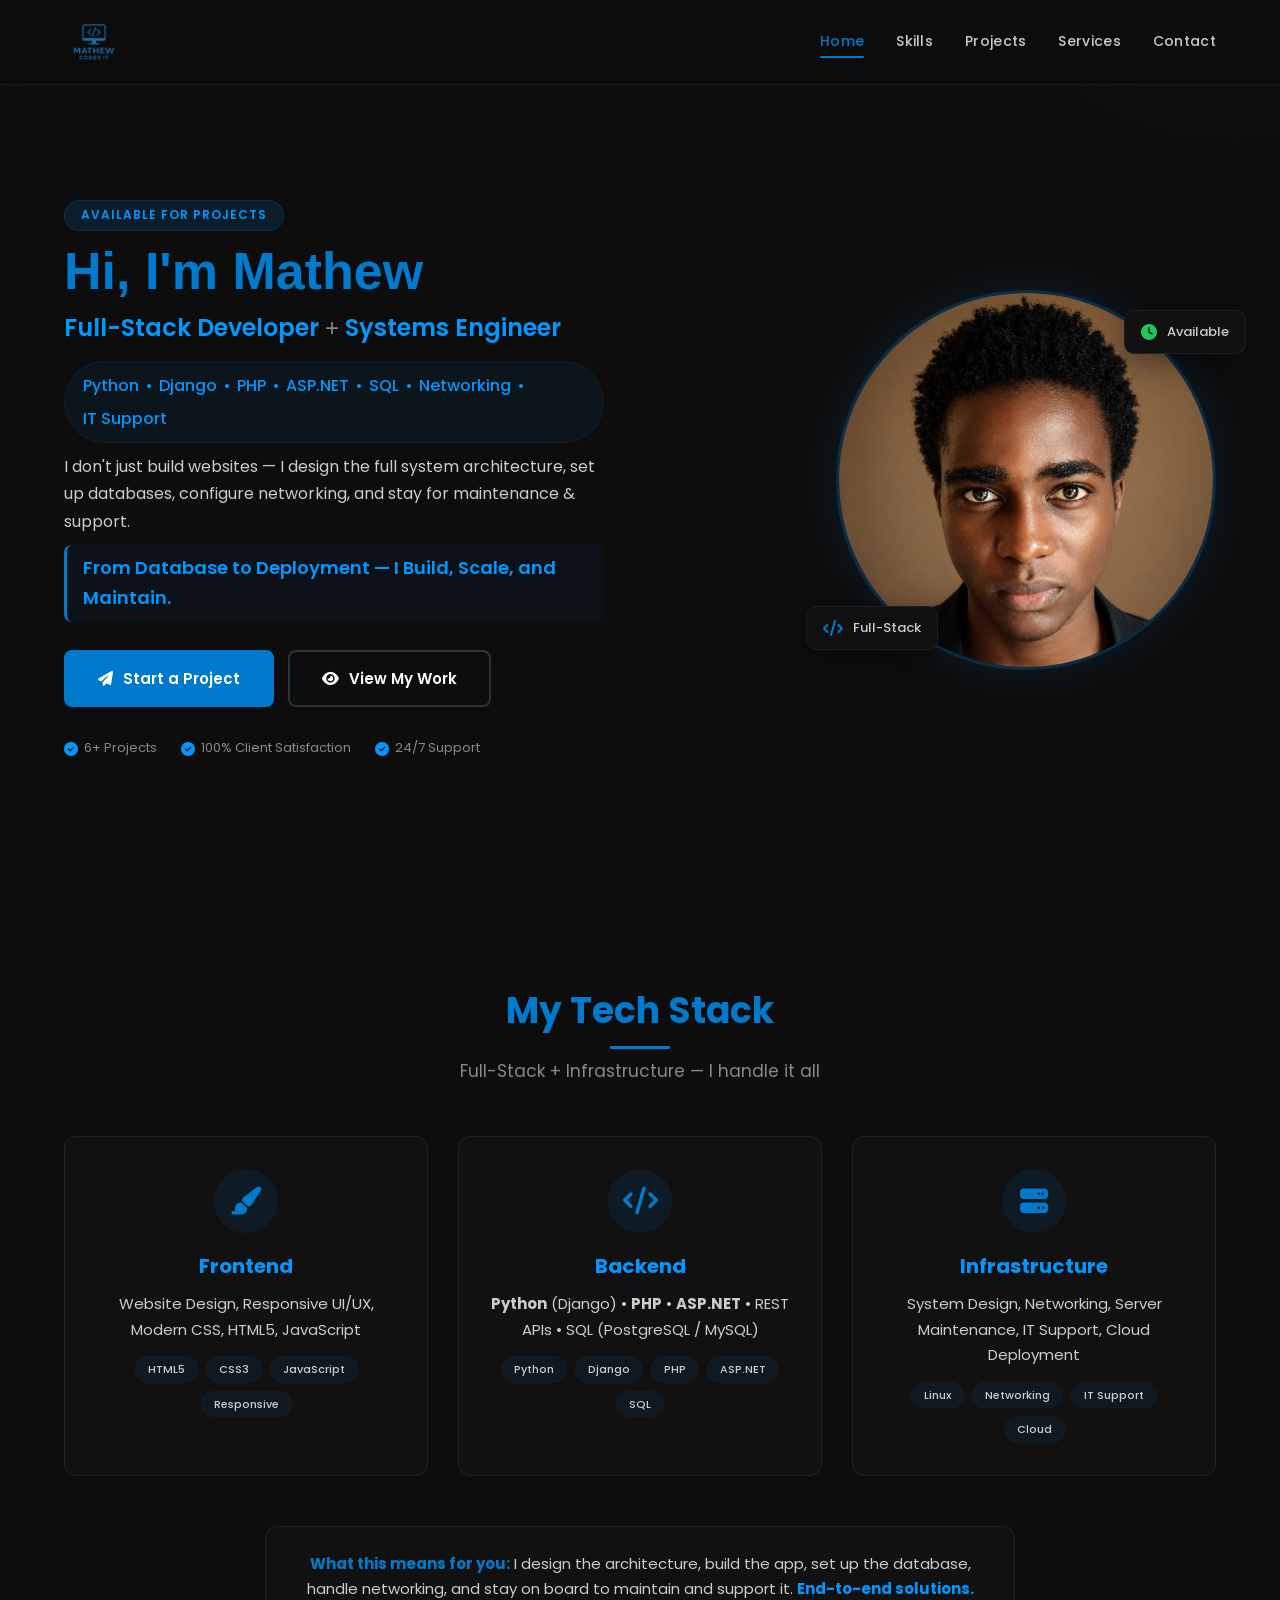
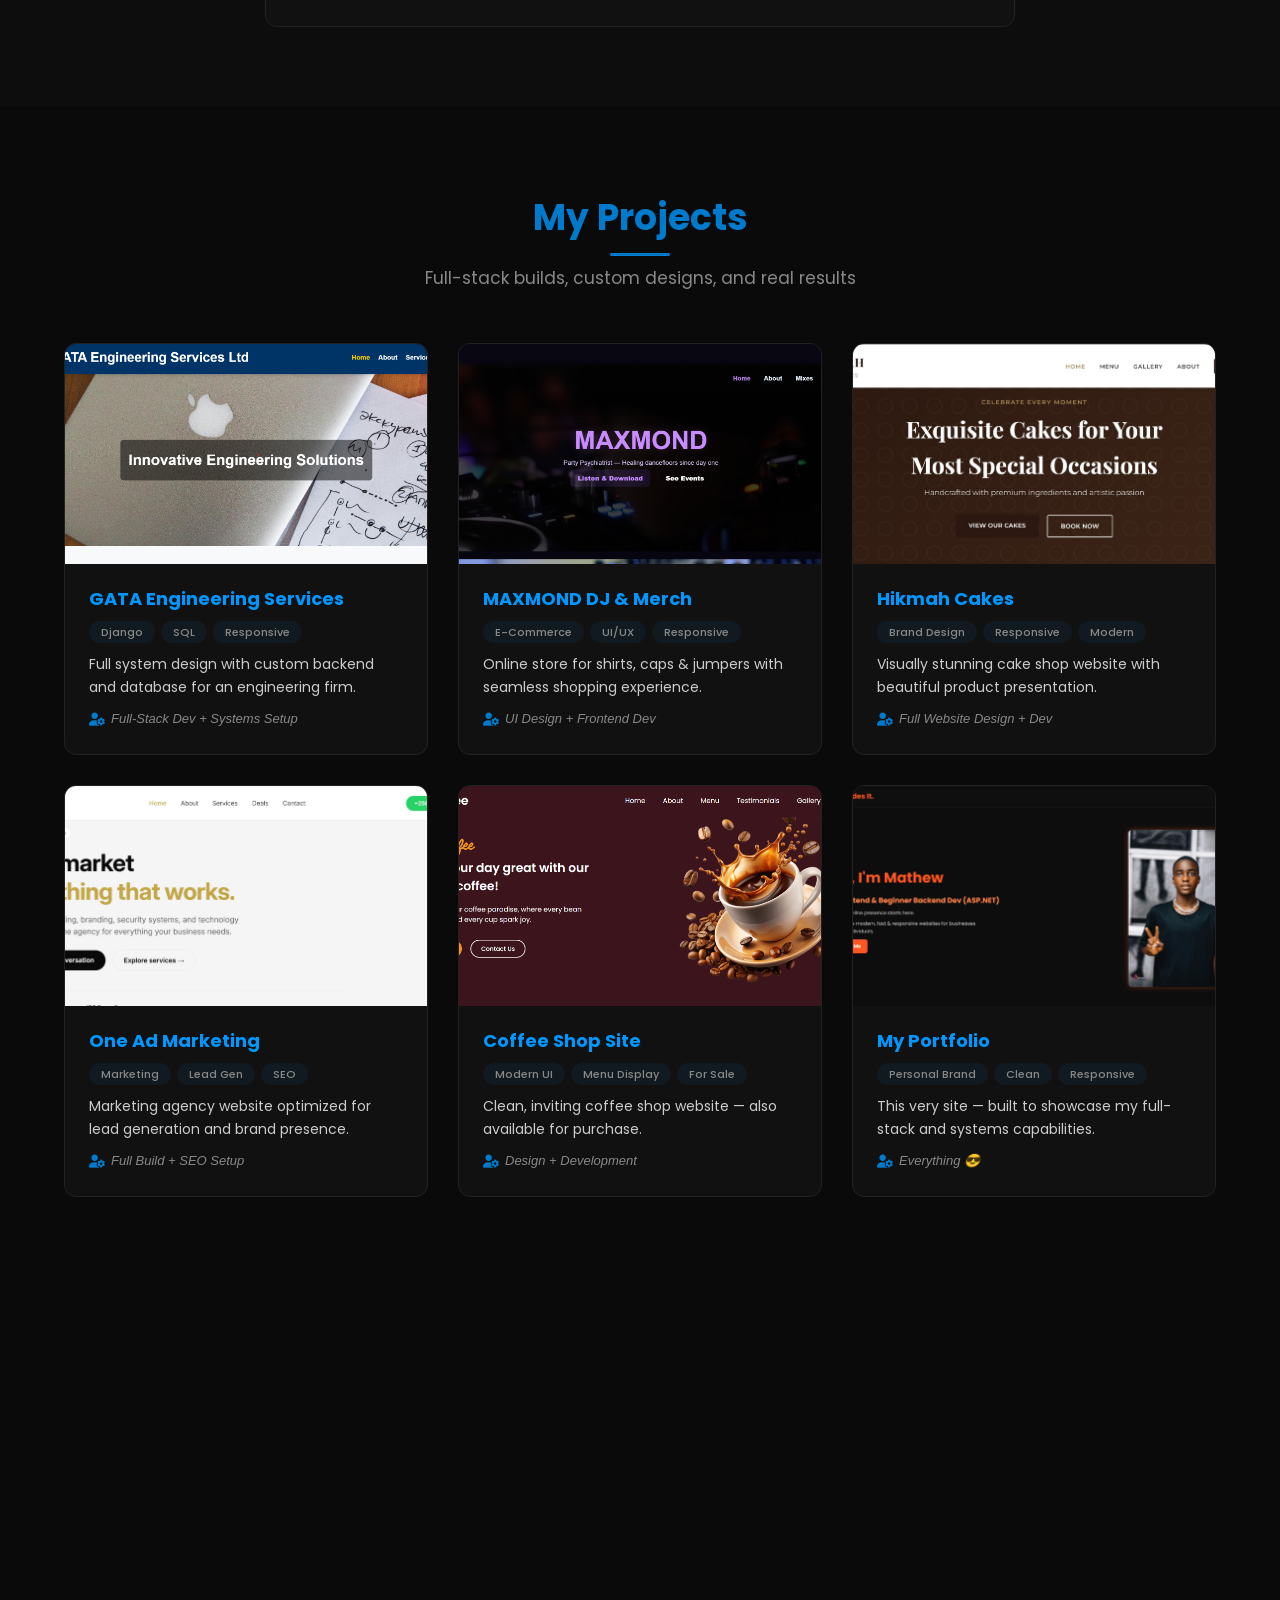
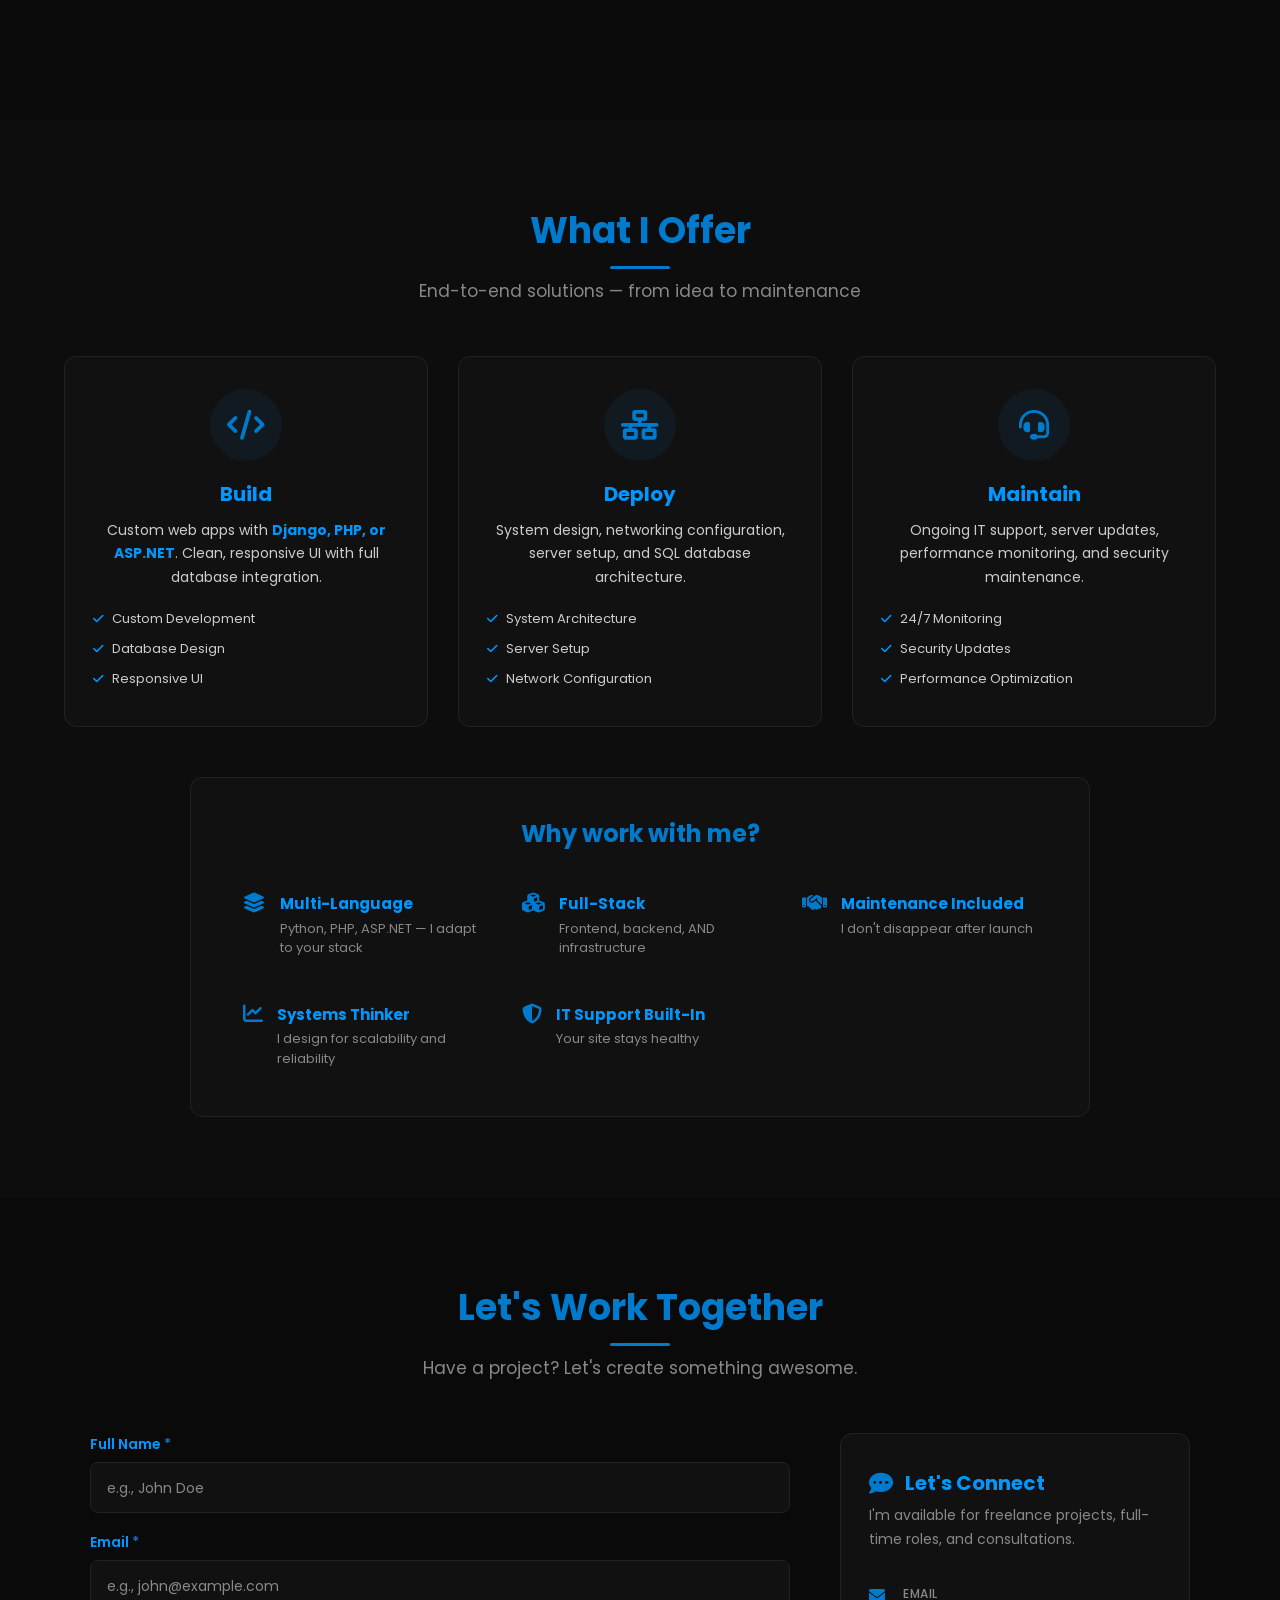
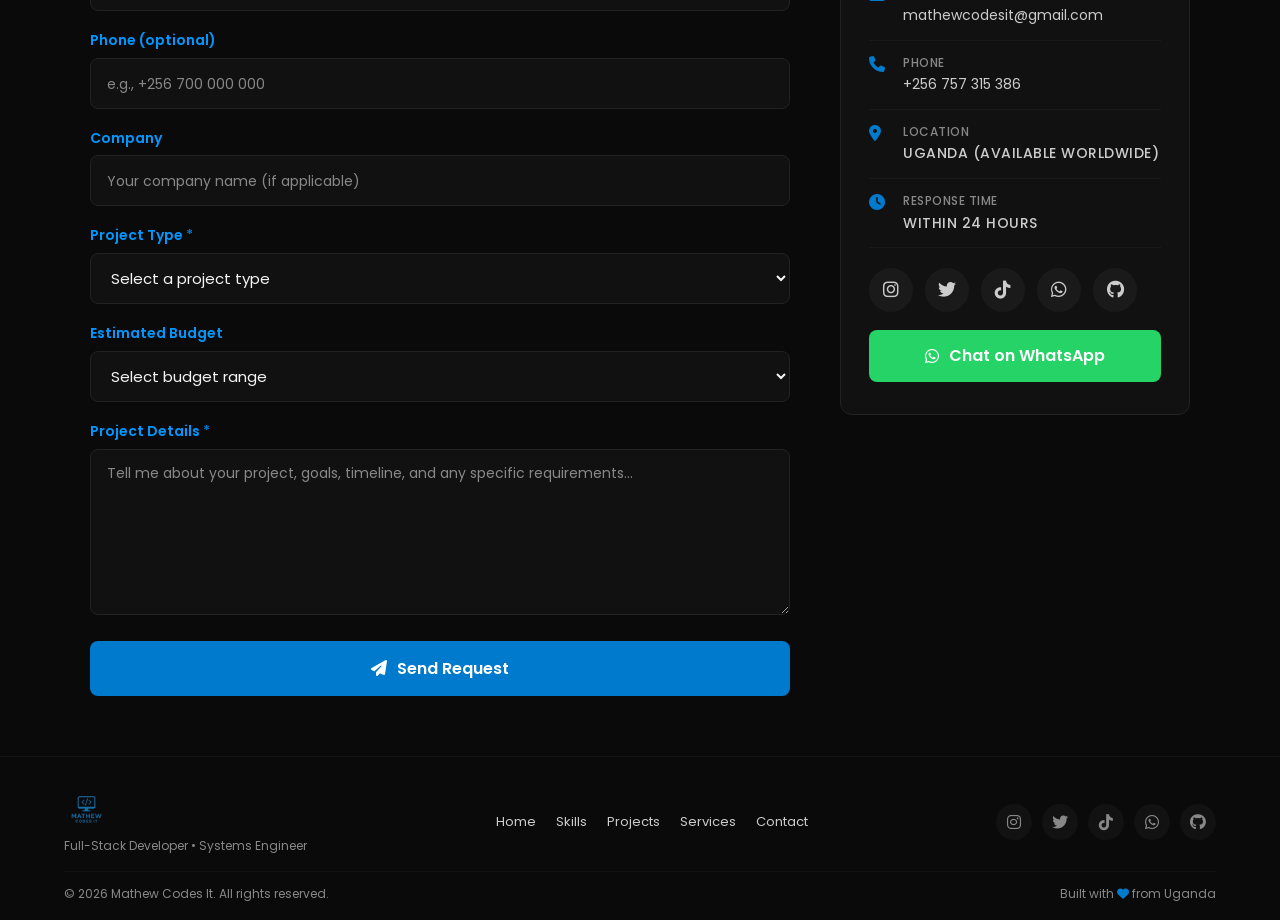
==== commit af1326da: "improved style.css" ====
--- a/index.html
+++ b/index.html
@@ -562,11 +562,21 @@
         </div>
 
         <div class="footer-social">
-            <a href="https://instagram.com/mathewcodesit" target="_blank"><i class="fab fa-instagram"></i></a>
-            <a href="https://x.com/mathewcodesit" target="_blank"><i class="fab fa-twitter"></i></a>
-            <a href="https://www.tiktok.com/@mathewcodesit" target="_blank"><i class="fab fa-tiktok"></i></a>
-            <a href="https://wa.me/256757315386" target="_blank"><i class="fab fa-whatsapp"></i></a>
-            <a href="https://github.com/mathew-mats" target="_blank"><i class="fab fa-github"></i></a>
+            <a href="https://instagram.com/mathewcodesit" target="_blank" aria-label="Instagram">
+                <i class="fab fa-instagram"></i>
+            </a>
+            <a href="https://x.com/mathewcodesit" target="_blank" aria-label="Twitter">
+                <i class="fab fa-twitter"></i>
+            </a>
+            <a href="https://www.tiktok.com/@mathewcodesit" target="_blank" aria-label="TikTok">
+                <i class="fab fa-tiktok"></i>
+            </a>
+            <a href="https://wa.me/256757315386" target="_blank" aria-label="WhatsApp">
+                <i class="fab fa-whatsapp"></i>
+            </a>
+            <a href="https://github.com/mathew-mats" target="_blank" aria-label="GitHub">
+                <i class="fab fa-github"></i>
+            </a>
         </div>
     </div>
 
--- a/style.css
+++ b/style.css
@@ -33,6 +33,8 @@
 html {
     scroll-behavior: smooth;
     scroll-padding-top: 80px;
+    overflow-x: hidden;
+    width: 100%;
 }
 
 body {
@@ -40,6 +42,9 @@
     color: var(--text-white);
     line-height: 1.7;
     overflow-x: hidden;
+    width: 100%;
+    max-width: 100%;
+    position: relative;
 }
 
 a {
@@ -50,6 +55,7 @@
 img {
     max-width: 100%;
     display: block;
+    height: auto;
 }
 
 /* ============================================================ */
@@ -86,12 +92,14 @@
 .header {
     position: fixed;
     width: 100%;
+    max-width: 100%;
     top: 0;
     left: 0;
+    right: 0;
     background: rgba(13, 13, 13, 0.92);
     backdrop-filter: blur(16px);
     -webkit-backdrop-filter: blur(16px);
-    padding: 12px 40px;
+    padding: 12px 5%;
     display: flex;
     justify-content: space-between;
     align-items: center;
@@ -108,11 +116,12 @@
 .logo {
     display: flex;
     align-items: center;
+    flex-shrink: 0;
 }
 
 .logo-img {
-    /* height: 100px; */
-    width: 100px;
+    height: 60px;
+    width: auto;
     display: block;
     transition: var(--transition);
 }
@@ -135,6 +144,7 @@
     transition: var(--transition);
     position: relative;
     letter-spacing: 0.3px;
+    white-space: nowrap;
 }
 
 .navbar a::after {
@@ -166,6 +176,9 @@
     cursor: pointer;
     color: var(--primary);
     transition: var(--transition);
+    background: none;
+    border: none;
+    padding: 4px;
 }
 
 #menu-icon:hover {
@@ -176,12 +189,14 @@
 /* ===== HOME / HERO ===== */
 /* ============================================================ */
 .home {
-    padding: 140px 8% 80px;
+    padding: 140px 5% 80px;
     display: flex;
     gap: 60px;
     align-items: center;
     min-height: 100vh;
     position: relative;
+    max-width: 100%;
+    overflow: hidden;
 }
 
 .home::before {
@@ -200,6 +215,7 @@
     flex: 1;
     position: relative;
     z-index: 1;
+    min-width: 0;
 }
 
 .badge {
@@ -222,6 +238,7 @@
     color: var(--primary);
     animation: float 3s ease-in-out infinite;
     line-height: 1.1;
+    word-wrap: break-word;
 }
 
 @keyframes float {
@@ -234,6 +251,7 @@
     color: var(--primary-light);
     margin: 8px 0 12px;
     font-weight: 600;
+    word-wrap: break-word;
 }
 
 .highlight {
@@ -253,6 +271,7 @@
     margin: 12px 0 16px;
     font-weight: 500;
     border: 1px solid rgba(0, 122, 204, 0.1);
+    max-width: 100%;
 }
 
 .tech-stack-badge span {
@@ -362,6 +381,7 @@
     transition: var(--transition);
     width: 380px;
     height: 380px;
+    max-width: 100%;
 }
 
 .profile-wrapper:hover {
@@ -408,6 +428,7 @@
     color: var(--text-gray);
     box-shadow: var(--shadow);
     animation: float-badge 3s ease-in-out infinite;
+    white-space: nowrap;
 }
 
 .floating-badge i {
@@ -443,6 +464,7 @@
     text-align: center;
     max-width: 700px;
     margin: 0 auto 50px;
+    padding: 0 10px;
 }
 
 .section-title {
@@ -451,6 +473,7 @@
     color: var(--primary);
     position: relative;
     display: inline-block;
+    word-wrap: break-word;
 }
 
 .section-title::after {
@@ -475,8 +498,10 @@
 /* ===== SKILLS ===== */
 /* ============================================================ */
 .skills-section {
-    padding: 80px 8%;
+    padding: 80px 5%;
     background: var(--bg-dark);
+    max-width: 100%;
+    overflow: hidden;
 }
 
 .skills-grid {
@@ -600,8 +625,10 @@
 /* ===== PROJECTS ===== */
 /* ============================================================ */
 .projects-section {
-    padding: 80px 8%;
+    padding: 80px 5%;
     background: #0a0a0a;
+    max-width: 100%;
+    overflow: hidden;
 }
 
 .projects-container {
@@ -692,6 +719,7 @@
     font-size: 18px;
     color: var(--primary-light);
     margin-bottom: 4px;
+    word-wrap: break-word;
 }
 
 .project-tags {
@@ -717,14 +745,13 @@
 }
 
 .project-role {
-    display: block;
+    display: flex;
+    align-items: center;
+    gap: 6px;
     font-size: 13px;
     color: var(--text-muted);
     margin-top: 10px;
     font-style: italic;
-    display: flex;
-    align-items: center;
-    gap: 6px;
 }
 
 .project-role i {
@@ -735,8 +762,10 @@
 /* ===== SERVICES ===== */
 /* ============================================================ */
 .services-section {
-    padding: 80px 8%;
+    padding: 80px 5%;
     background: var(--bg-dark);
+    max-width: 100%;
+    overflow: hidden;
 }
 
 .services-grid {
@@ -880,8 +909,10 @@
 /* ===== CONTACT ===== */
 /* ============================================================ */
 .contact-section {
-    padding: 80px 8% 60px;
+    padding: 80px 5% 60px;
     background: #0a0a0a;
+    max-width: 100%;
+    overflow: hidden;
 }
 
 .contact-wrapper {
@@ -921,6 +952,7 @@
     font-size: 15px;
     transition: var(--transition);
     outline: none;
+    max-width: 100%;
 }
 
 .contact-form input::placeholder,
@@ -939,6 +971,7 @@
 .contact-form textarea {
     resize: vertical;
     min-height: 120px;
+    max-width: 100%;
 }
 
 .hire-btn {
@@ -1018,11 +1051,13 @@
     font-size: 16px;
     width: 20px;
     margin-top: 3px;
+    flex-shrink: 0;
 }
 
 .contact-detail div {
     display: flex;
     flex-direction: column;
+    min-width: 0;
 }
 
 .contact-detail span {
@@ -1038,6 +1073,7 @@
     color: var(--text-gray);
     font-size: 14px;
     transition: var(--transition);
+    word-wrap: break-word;
 }
 
 .contact-detail a:hover {
@@ -1048,6 +1084,7 @@
     display: flex;
     gap: 12px;
     margin: 20px 0 18px;
+    flex-wrap: wrap;
 }
 
 .contact-social a {
@@ -1062,6 +1099,7 @@
     font-size: 18px;
     transition: var(--transition);
     border: 1px solid transparent;
+    flex-shrink: 0;
 }
 
 .contact-social a:hover {
@@ -1133,12 +1171,19 @@
 }
 
 /* ============================================================ */
-/* ===== FOOTER ===== */
+/* ===== FOOTER - COMPLETELY FIXED ===== */
 /* ============================================================ */
 .site-footer {
     background: #0a0a0a;
     border-top: 1px solid rgba(255, 255, 255, 0.04);
-    padding: 40px 8% 24px;
+    padding: 30px 5% 15px;
+    width: 100%;
+    max-width: 100%;
+    overflow: hidden;
+    clear: both;
+    position: relative;
+    display: block;
+    margin-top: 0;
 }
 
 .footer-content {
@@ -1146,36 +1191,46 @@
     justify-content: space-between;
     align-items: center;
     flex-wrap: wrap;
-    gap: 24px;
+    gap: 20px;
     max-width: 1200px;
     margin: 0 auto;
+    width: 100%;
 }
 
 .footer-brand {
     display: flex;
     flex-direction: column;
     gap: 4px;
+    flex-shrink: 0;
+}
+
+.footer-logo {
+    display: inline-block;
 }
 
 .footer-logo .logo-img {
-    height: 100px;
+    height: 45px;
+    width: auto;
+    display: block;
 }
 
 .footer-tagline {
     color: var(--text-muted);
-    font-size: 13px;
+    font-size: 12px;
 }
 
 .footer-links {
     display: flex;
-    gap: 24px;
+    gap: 20px;
     flex-wrap: wrap;
+    justify-content: center;
 }
 
 .footer-links a {
     color: var(--text-gray);
-    font-size: 14px;
-    transition: var(--transition);
+    font-size: 13px;
+    transition: var(--transition);
+    white-space: nowrap;
 }
 
 .footer-links a:hover {
@@ -1184,20 +1239,24 @@
 
 .footer-social {
     display: flex;
-    gap: 12px;
+    gap: 10px;
+    flex-wrap: wrap;
+    justify-content: center;
+    flex-shrink: 0;
 }
 
 .footer-social a {
     color: var(--text-muted);
-    font-size: 18px;
-    transition: var(--transition);
-    width: 40px;
-    height: 40px;
+    font-size: 16px;
+    transition: var(--transition);
+    width: 36px;
+    height: 36px;
     display: flex;
     align-items: center;
     justify-content: center;
     border-radius: 50%;
     background: rgba(255, 255, 255, 0.03);
+    flex-shrink: 0;
 }
 
 .footer-social a:hover {
@@ -1208,19 +1267,20 @@
 
 .footer-bottom {
     max-width: 1200px;
-    margin: 24px auto 0;
-    padding-top: 20px;
+    margin: 15px auto 0;
+    padding-top: 12px;
     border-top: 1px solid rgba(255, 255, 255, 0.04);
     display: flex;
     justify-content: space-between;
     align-items: center;
     flex-wrap: wrap;
-    gap: 12px;
+    gap: 8px;
+    width: 100%;
 }
 
 .footer-bottom small {
     color: var(--text-muted);
-    font-size: 13px;
+    font-size: 12px;
 }
 
 .footer-bottom i {
@@ -1256,11 +1316,14 @@
         text-align: center;
         padding-top: 120px;
         gap: 40px;
+        padding-left: 5%;
+        padding-right: 5%;
     }
 
     .home-content p {
         margin-left: auto;
         margin-right: auto;
+        max-width: 100%;
     }
 
     .btn-box {
@@ -1277,11 +1340,14 @@
 
     .home-img {
         flex: 0 0 auto;
+        width: 100%;
+        display: flex;
+        justify-content: center;
     }
 
     .profile-wrapper {
-        width: 280px;
-        height: 280px;
+        width: 260px;
+        height: 260px;
     }
 
     .floating-badge {
@@ -1293,19 +1359,38 @@
         gap: 30px;
     }
 
+    .why-grid {
+        grid-template-columns: 1fr 1fr;
+    }
+
     .footer-content {
         flex-direction: column;
         text-align: center;
+        gap: 14px;
+    }
+
+    .footer-brand {
+        align-items: center;
     }
 
     .footer-links {
         justify-content: center;
     }
+
+    .footer-social {
+        justify-content: center;
+    }
+
+    .footer-bottom {
+        flex-direction: column;
+        text-align: center;
+        gap: 4px;
+    }
 }
 
 @media (max-width: 768px) {
     .header {
-        padding: 10px 20px;
+        padding: 10px 4%;
     }
 
     #menu-icon {
@@ -1317,16 +1402,17 @@
         position: absolute;
         top: 100%;
         right: 0;
+        left: 0;
         background: var(--bg-card);
-        width: 240px;
+        width: 100%;
         display: none;
         flex-direction: column;
         padding: 8px 0;
-        border-left: 1px solid var(--border-color);
+        border-top: 1px solid var(--border-color);
         border-bottom: 1px solid var(--border-color);
-        border-radius: 0 0 0 var(--radius);
         animation: slideDown 0.3s ease;
         gap: 0;
+        border-radius: 0;
     }
 
     .navbar.active {
@@ -1334,9 +1420,11 @@
     }
 
     .navbar a {
-        padding: 12px 24px;
+        padding: 14px 24px;
         border-bottom: 1px solid rgba(255, 255, 255, 0.04);
         font-size: 15px;
+        text-align: center;
+        white-space: normal;
     }
 
     .navbar a::after {
@@ -1347,94 +1435,263 @@
         background: rgba(0, 122, 204, 0.05);
     }
 
+    .logo-img {
+        height: 40px;
+        width: auto;
+    }
+
+    .home {
+        padding-top: 90px;
+        padding-left: 4%;
+        padding-right: 4%;
+        gap: 30px;
+        min-height: auto;
+    }
+
     .float-text {
-        font-size: 34px;
+        font-size: 32px;
     }
 
     .home-content h3 {
         font-size: 18px;
     }
 
+    .badge {
+        font-size: 10px;
+        padding: 3px 12px;
+    }
+
     .tech-stack-badge {
-        font-size: 12px;
+        font-size: 11px;
         padding: 8px 14px;
-        flex-wrap: wrap;
         justify-content: center;
     }
 
-    .section-title {
-        font-size: 28px;
-    }
-
-    .skills-grid,
-    .services-grid,
-    .projects-container {
-        grid-template-columns: 1fr;
-    }
-
-    .why-grid {
-        grid-template-columns: 1fr;
-    }
-
-    .why-me {
-        padding: 24px 18px;
-    }
-
-    .contact-info {
-        padding: 24px 18px;
-    }
-
-    .contact-detail {
-        padding: 10px 0;
-    }
-
-    .footer-bottom {
-        flex-direction: column;
-        text-align: center;
-    }
-
-    .logo-img {
-        height: 50px;
-    }
-}
-
-@media (max-width: 480px) {
-    .home {
-        padding-top: 100px;
-        padding-left: 5%;
-        padding-right: 5%;
-    }
-
-    .float-text {
-        font-size: 28px;
-    }
-
-    .home-content h3 {
-        font-size: 16px;
-    }
-
-    .profile-wrapper {
-        width: 220px;
-        height: 220px;
-    }
-
-    .btn-primary,
-    .btn-secondary {
-        padding: 10px 20px;
-        font-size: 13px;
-        width: 100%;
-        justify-content: center;
+    .tech-stack-badge span {
+        font-size: 11px;
+    }
+
+    .home-content p {
+        font-size: 14px;
+    }
+
+    .tagline {
+        font-size: 14px !important;
+        padding: 6px 12px;
     }
 
     .btn-box {
         flex-direction: column;
         width: 100%;
+        gap: 10px;
+    }
+
+    .btn-primary,
+    .btn-secondary {
+        width: 100%;
+        justify-content: center;
+        padding: 12px 20px;
+        font-size: 14px;
     }
 
     .trust-badges {
         flex-direction: column;
         align-items: center;
-        gap: 8px;
+        gap: 6px;
+        margin-top: 20px;
+    }
+
+    .trust-badges span {
+        font-size: 12px;
+    }
+
+    .profile-wrapper {
+        width: 200px;
+        height: 200px;
+    }
+
+    .status-dot {
+        width: 14px;
+        height: 14px;
+        bottom: 12px;
+        right: 12px;
+    }
+
+    .section-title {
+        font-size: 26px;
+    }
+
+    .section-title::after {
+        width: 40px;
+    }
+
+    .section-subtitle {
+        font-size: 14px;
+    }
+
+    .skills-section,
+    .projects-section,
+    .services-section,
+    .contact-section {
+        padding: 50px 4%;
+    }
+
+    .section-header {
+        margin-bottom: 30px;
+    }
+
+    .skills-grid {
+        grid-template-columns: 1fr;
+        gap: 16px;
+    }
+
+    .skill-category {
+        padding: 24px 18px;
+    }
+
+    .skill-category h3 {
+        font-size: 17px;
+    }
+
+    .skill-category p {
+        font-size: 14px;
+    }
+
+    .skill-icon {
+        width: 50px;
+        height: 50px;
+    }
+
+    .skill-icon i {
+        font-size: 22px;
+    }
+
+    .skill-tags span {
+        font-size: 10px;
+        padding: 2px 10px;
+    }
+
+    .skills-note {
+        padding: 16px 18px;
+        margin-top: 30px;
+    }
+
+    .skills-note p {
+        font-size: 13px;
+    }
+
+    .projects-container {
+        grid-template-columns: 1fr;
+        gap: 20px;
+    }
+
+    .project-image {
+        height: 180px;
+    }
+
+    .project-info {
+        padding: 16px 18px;
+    }
+
+    .project-info h3 {
+        font-size: 16px;
+    }
+
+    .project-info p {
+        font-size: 13px;
+    }
+
+    .project-tags span {
+        font-size: 10px;
+        padding: 2px 10px;
+    }
+
+    .project-role {
+        font-size: 12px;
+    }
+
+    .project-overlay {
+        opacity: 1;
+        background: rgba(0, 0, 0, 0.3);
+    }
+
+    .project-link {
+        padding: 8px 18px;
+        font-size: 12px;
+        transform: none;
+    }
+
+    .services-grid {
+        grid-template-columns: 1fr;
+        gap: 16px;
+    }
+
+    .service-card {
+        padding: 24px 18px;
+    }
+
+    .service-card h3 {
+        font-size: 17px;
+    }
+
+    .service-card p {
+        font-size: 13px;
+    }
+
+    .service-icon {
+        width: 56px;
+        height: 56px;
+    }
+
+    .service-icon i {
+        font-size: 24px;
+    }
+
+    .service-features li {
+        font-size: 12px;
+    }
+
+    .why-me {
+        padding: 20px 16px;
+        margin-top: 30px;
+    }
+
+    .why-me h3 {
+        font-size: 20px;
+        margin-bottom: 16px;
+    }
+
+    .why-grid {
+        grid-template-columns: 1fr;
+        gap: 10px;
+    }
+
+    .why-item {
+        padding: 10px 12px;
+    }
+
+    .why-item i {
+        font-size: 16px;
+    }
+
+    .why-item h4 {
+        font-size: 14px;
+    }
+
+    .why-item p {
+        font-size: 12px;
+    }
+
+    .contact-wrapper {
+        gap: 24px;
+    }
+
+    .contact-form .form-group {
+        margin-bottom: 14px;
+    }
+
+    .contact-form label {
+        font-size: 13px;
     }
 
     .contact-form input,
@@ -1444,19 +1701,300 @@
         font-size: 14px;
     }
 
+    .contact-form textarea {
+        min-height: 100px;
+    }
+
     .hire-btn {
         font-size: 14px;
         padding: 12px;
     }
 
+    .contact-info {
+        padding: 20px 16px;
+    }
+
+    .contact-info h3 {
+        font-size: 18px;
+    }
+
+    .contact-info > p {
+        font-size: 13px;
+    }
+
+    .contact-detail {
+        padding: 10px 0;
+    }
+
+    .contact-detail i {
+        font-size: 14px;
+        width: 18px;
+    }
+
+    .contact-detail a,
+    .contact-detail div span:last-child {
+        font-size: 13px;
+    }
+
+    .contact-detail span {
+        font-size: 10px;
+    }
+
+    .contact-social {
+        gap: 10px;
+        margin: 16px 0 14px;
+    }
+
     .contact-social a {
         width: 38px;
         height: 38px;
+        font-size: 15px;
+    }
+
+    .whatsapp-btn {
+        font-size: 13px;
+        padding: 10px 18px;
+    }
+
+    .success-message {
+        padding: 18px 16px;
+    }
+
+    .success-message strong {
         font-size: 16px;
     }
 
+    .success-message p {
+        font-size: 13px;
+    }
+
+    .site-footer {
+        padding: 20px 4% 12px;
+    }
+
+    .footer-content {
+        gap: 12px;
+    }
+
     .footer-links {
-        gap: 14px;
+        gap: 12px;
+    }
+
+    .footer-links a {
+        font-size: 12px;
+        white-space: normal;
+    }
+
+    .footer-social {
+        gap: 8px;
+    }
+
+    .footer-social a {
+        width: 32px;
+        height: 32px;
+        font-size: 14px;
+    }
+
+    .footer-bottom {
+        gap: 4px;
+        padding-top: 10px;
+        margin-top: 12px;
+    }
+
+    .footer-bottom small {
+        font-size: 11px;
+    }
+
+    .footer-tagline {
+        font-size: 11px;
+    }
+
+    .footer-logo .logo-img {
+        height: 35px;
+        width: auto;
+    }
+
+    .floating-badge {
+        display: none !important;
+    }
+}
+
+@media (max-width: 480px) {
+    .home {
+        padding-top: 80px;
+        padding-left: 3%;
+        padding-right: 3%;
+        gap: 20px;
+    }
+
+    .float-text {
+        font-size: 26px;
+    }
+
+    .home-content h3 {
+        font-size: 16px;
+    }
+
+    .tech-stack-badge {
+        font-size: 10px;
+        padding: 6px 10px;
+        gap: 4px;
+    }
+
+    .tech-stack-badge span {
+        font-size: 10px;
+    }
+
+    .tagline {
+        font-size: 13px !important;
+        padding: 4px 10px;
+    }
+
+    .profile-wrapper {
+        width: 160px;
+        height: 160px;
+    }
+
+    .status-dot {
+        width: 12px;
+        height: 12px;
+        bottom: 8px;
+        right: 8px;
+    }
+
+    .section-title {
+        font-size: 22px;
+    }
+
+    .section-subtitle {
+        font-size: 13px;
+    }
+
+    .btn-primary,
+    .btn-secondary {
+        font-size: 13px;
+        padding: 10px 16px;
+    }
+
+    .skills-section,
+    .projects-section,
+    .services-section,
+    .contact-section {
+        padding: 40px 3%;
+    }
+
+    .project-image {
+        height: 150px;
+    }
+
+    .contact-form input,
+    .contact-form select,
+    .contact-form textarea {
+        font-size: 13px;
+        padding: 8px 12px;
+    }
+
+    .hire-btn {
+        font-size: 13px;
+        padding: 10px;
+    }
+
+    .contact-social a {
+        width: 34px;
+        height: 34px;
+        font-size: 14px;
+    }
+
+    .logo-img {
+        height: 35px;
+        width: auto;
+    }
+
+    .footer-logo .logo-img {
+        height: 30px;
+        width: auto;
+    }
+
+    .footer-links {
+        gap: 8px;
+    }
+
+    .footer-links a {
+        font-size: 11px;
+    }
+
+    .footer-social a {
+        width: 28px;
+        height: 28px;
+        font-size: 12px;
+    }
+
+    .footer-bottom small {
+        font-size: 10px;
+    }
+
+    .footer-tagline {
+        font-size: 10px;
+    }
+
+    .site-footer {
+        padding: 16px 3% 10px;
+    }
+}
+
+@media (max-width: 360px) {
+    .float-text {
+        font-size: 22px;
+    }
+
+    .profile-wrapper {
+        width: 140px;
+        height: 140px;
+    }
+
+    .tech-stack-badge {
+        font-size: 9px;
+        padding: 4px 8px;
+    }
+
+    .tech-stack-badge span {
+        font-size: 9px;
+    }
+
+    .navbar a {
+        font-size: 13px;
+        padding: 10px 16px;
+    }
+
+    .contact-detail a,
+    .contact-detail div span:last-child {
+        font-size: 12px;
+    }
+
+    .section-title {
+        font-size: 20px;
+    }
+
+    .logo-img {
+        height: 30px;
+        width: auto;
+    }
+
+    .footer-logo .logo-img {
+        height: 28px;
+        width: auto;
+    }
+
+    .footer-links a {
+        font-size: 10px;
+    }
+
+    .footer-bottom small {
+        font-size: 9px;
+    }
+
+    .site-footer {
+        padding: 12px 2% 8px;
     }
 }
 
@@ -1504,4 +2042,33 @@
 .why-item.revealed {
     opacity: 1;
     transform: translateY(0);
-}+}
+
+/* ============================================================ */
+/* ===== CONTAINER UTILITY ===== */
+/* ============================================================ */
+.container {
+    width: 100%;
+    max-width: 1200px;
+    margin: 0 auto;
+    padding: 0 15px;
+}
+
+/* ============================================================ */
+/* ===== IMAGE FIX ===== */
+/* ============================================================ */
+img {
+    max-width: 100%;
+    height: auto;
+}
+
+/* ============================================================ */
+/* ===== TABLE FIX ===== */
+/* ============================================================ */
+table {
+    width: 100%;
+    max-width: 100%;
+    overflow-x: auto;
+    display: block;
+}
+
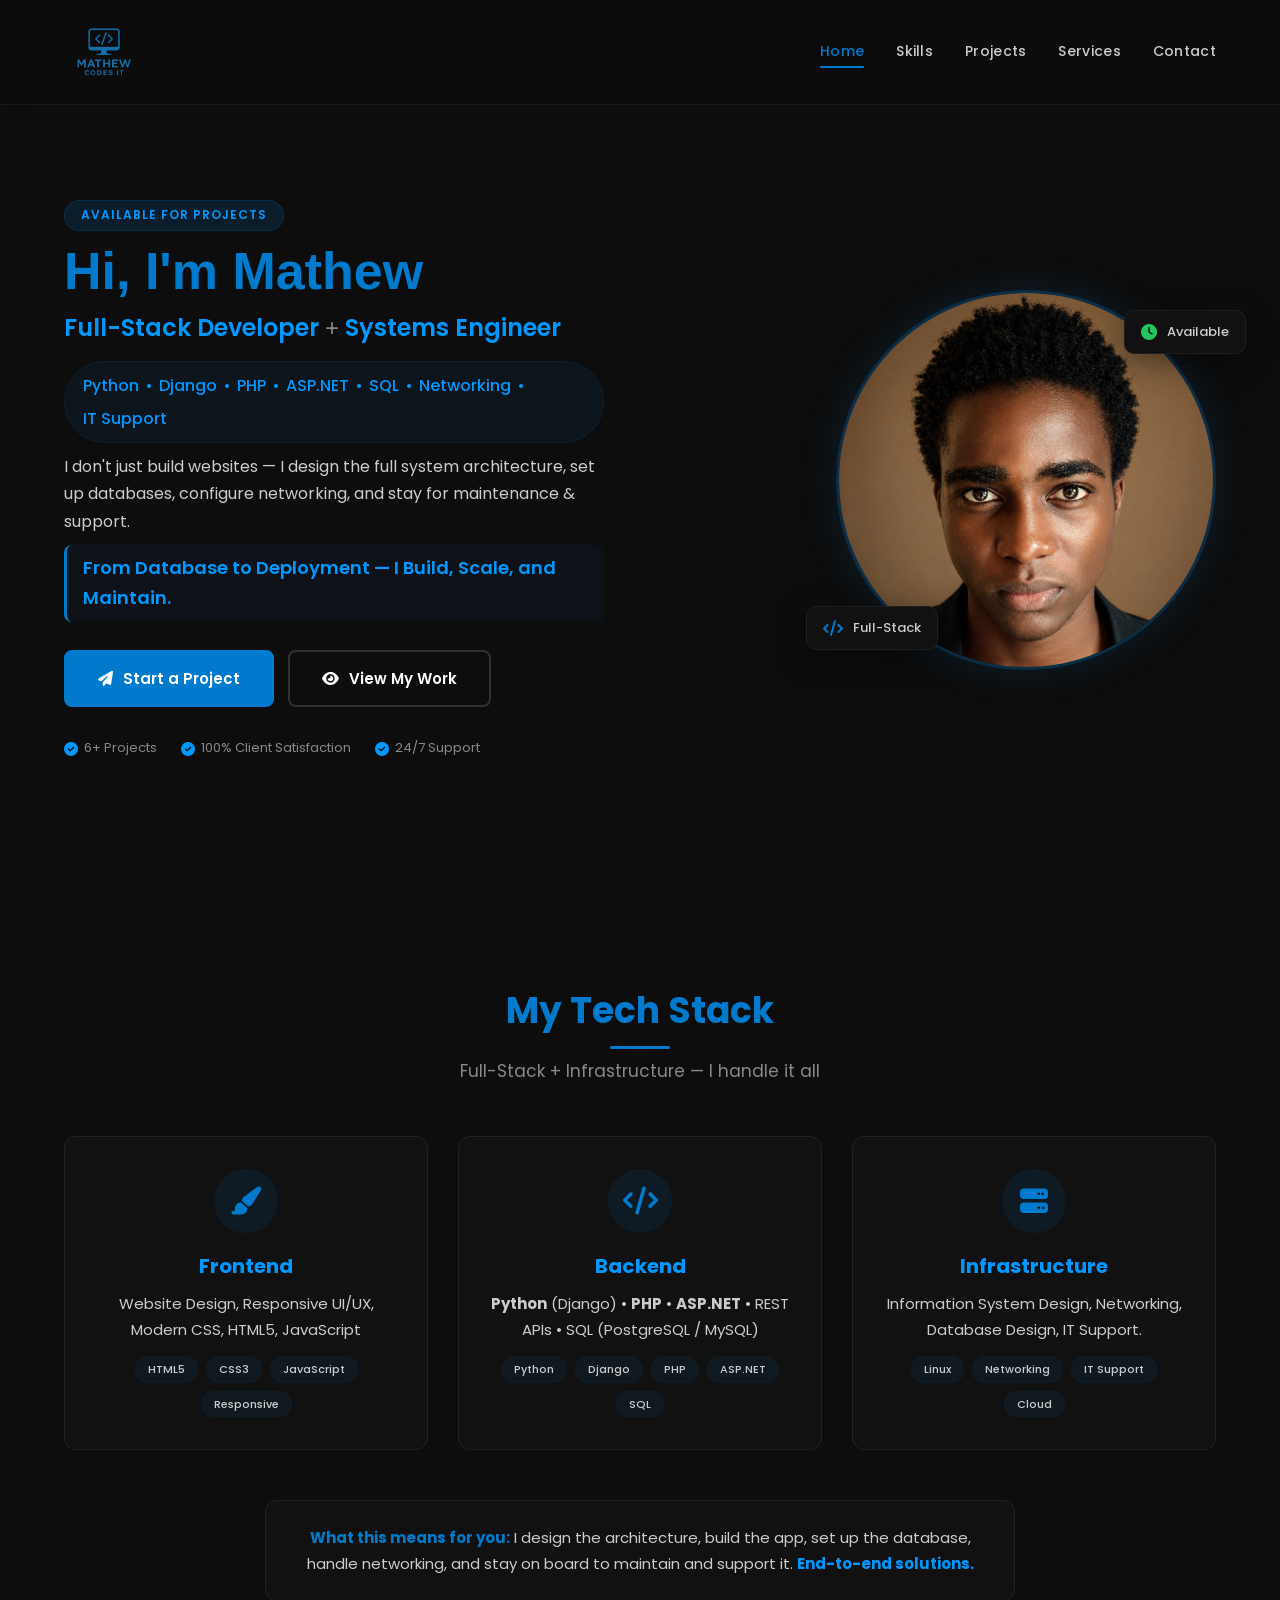
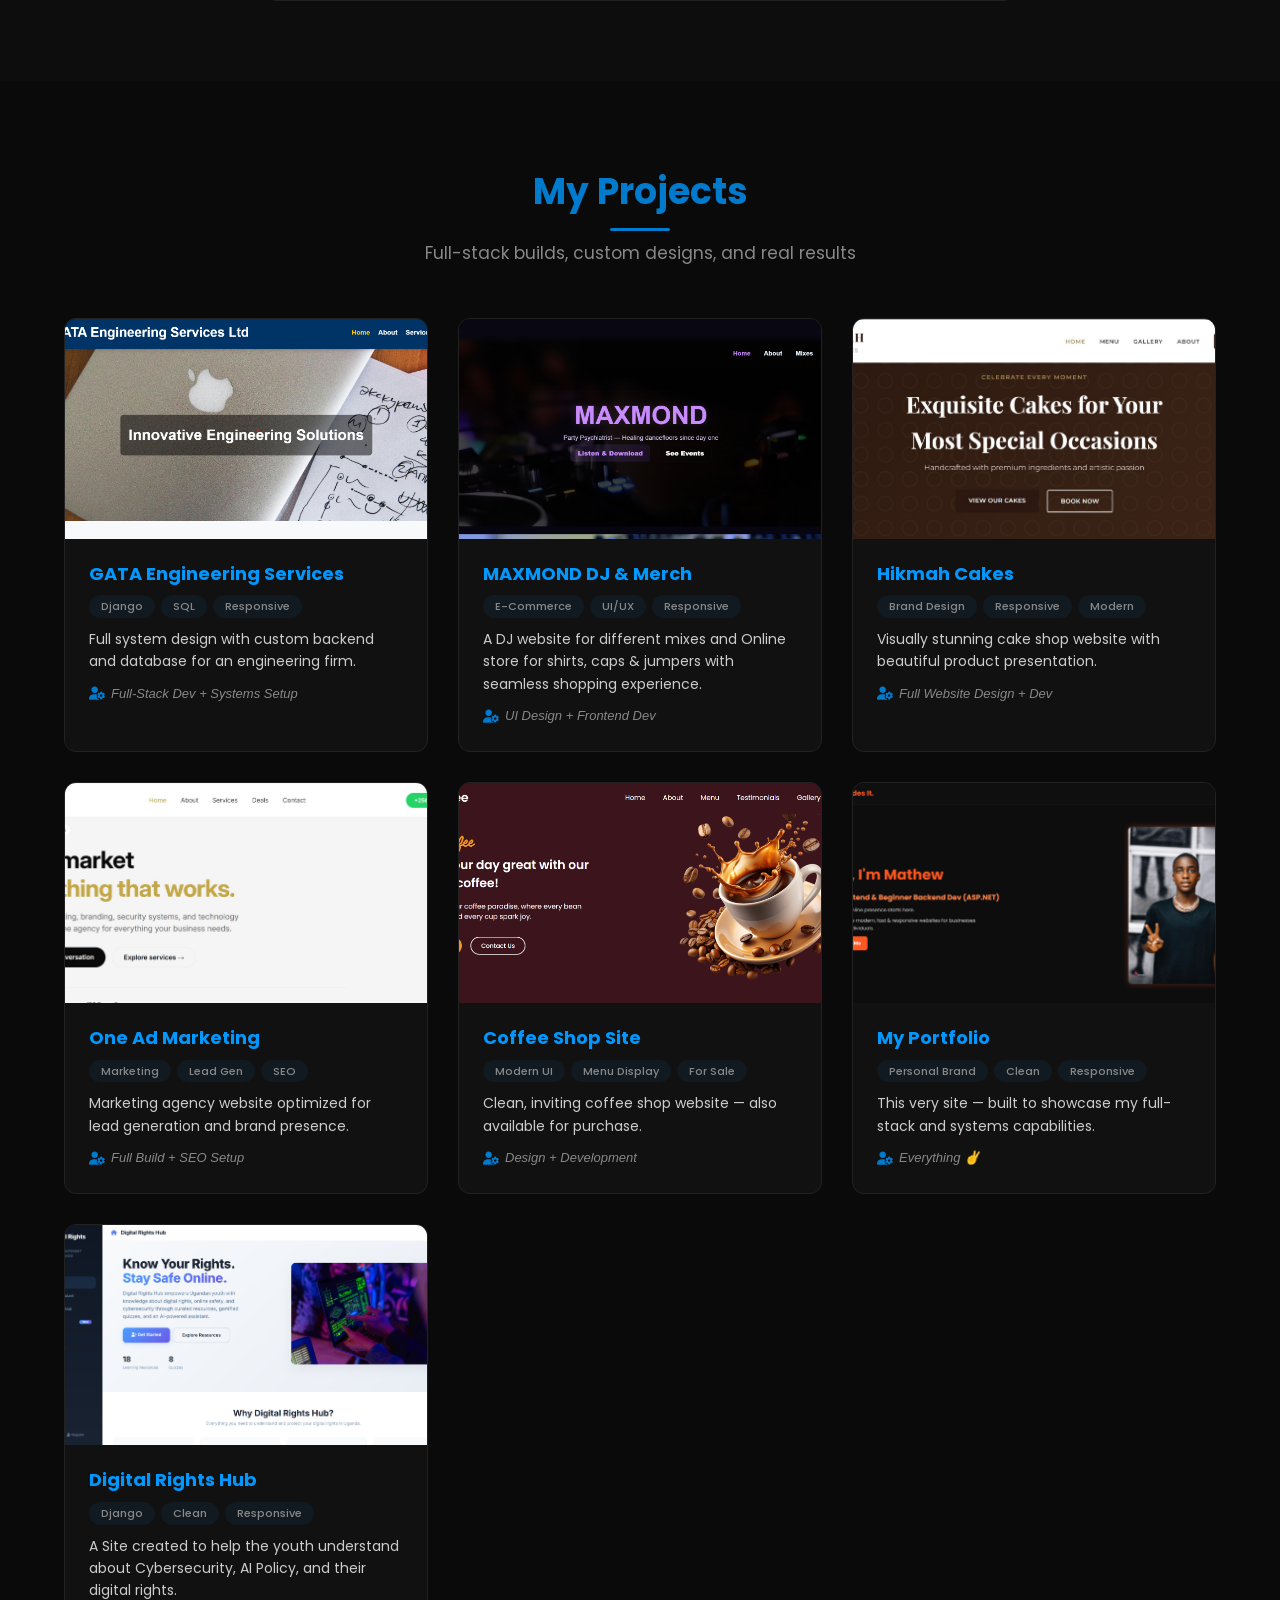
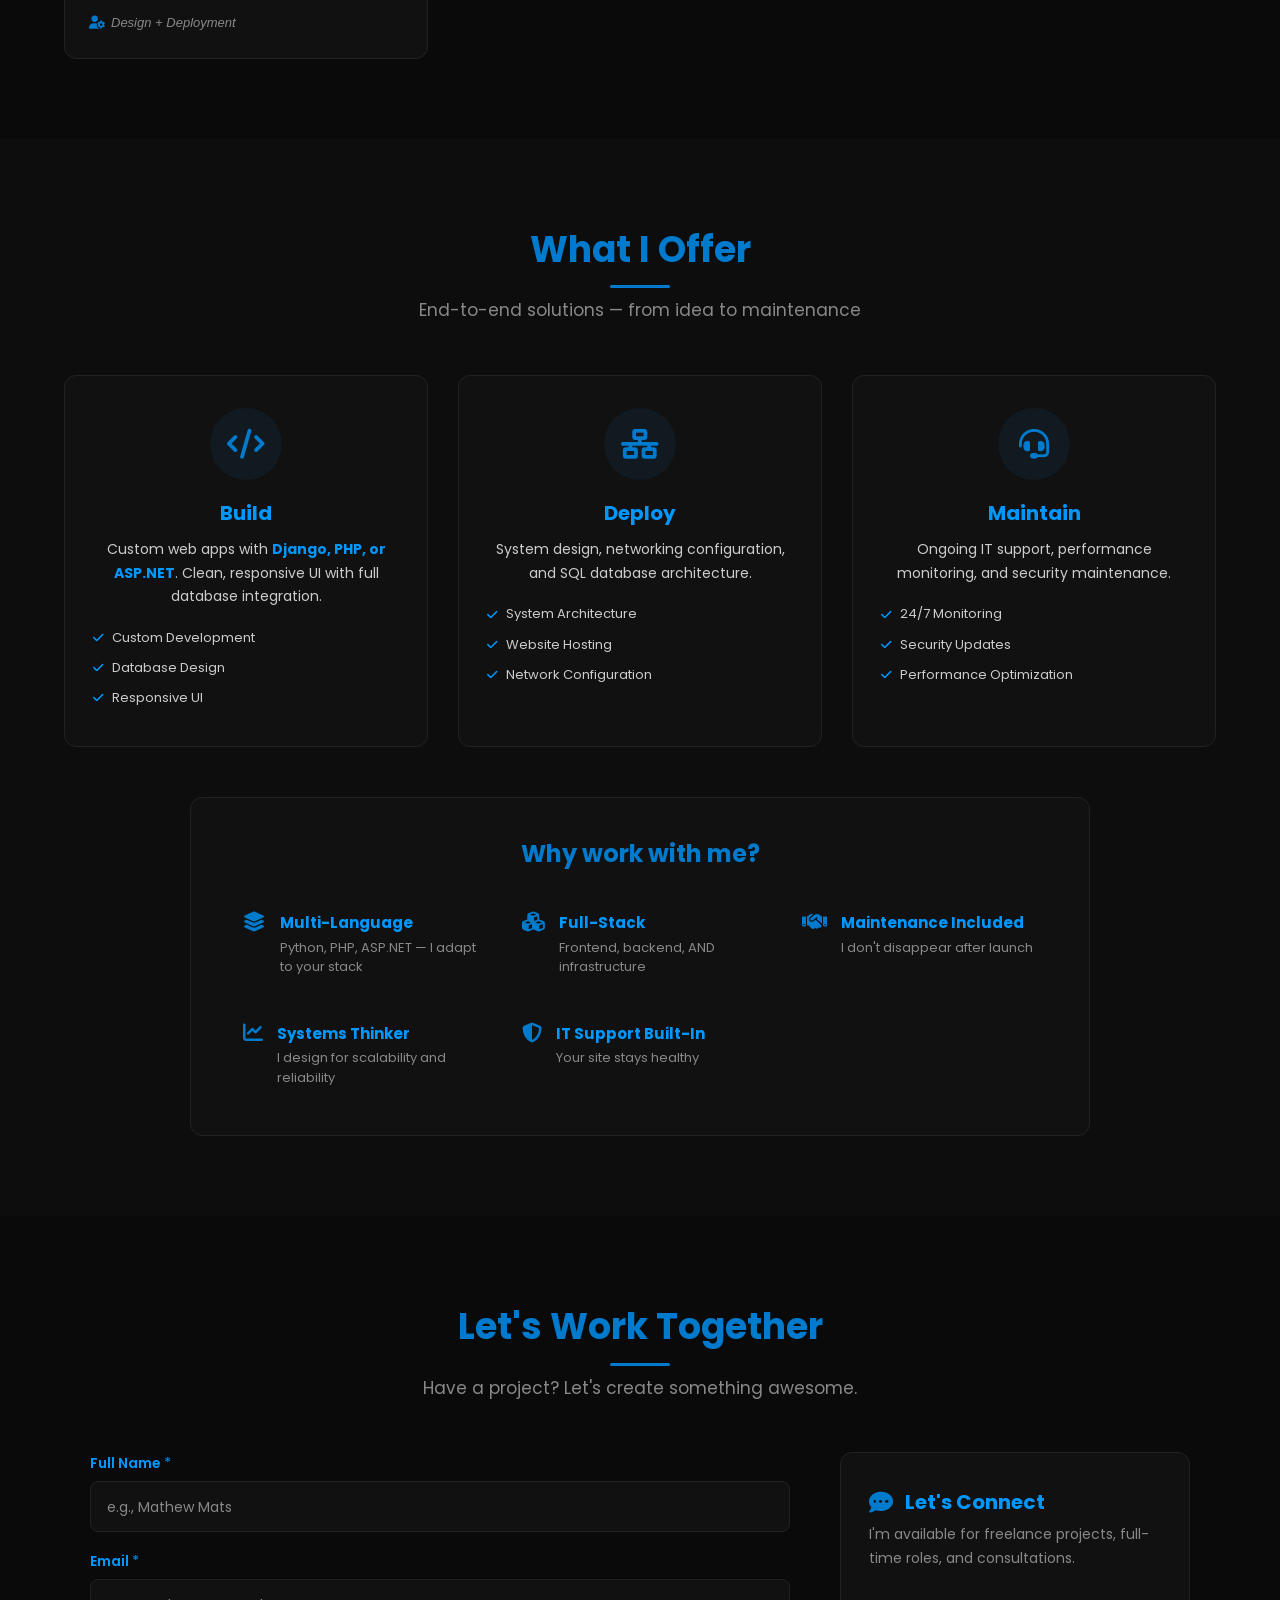
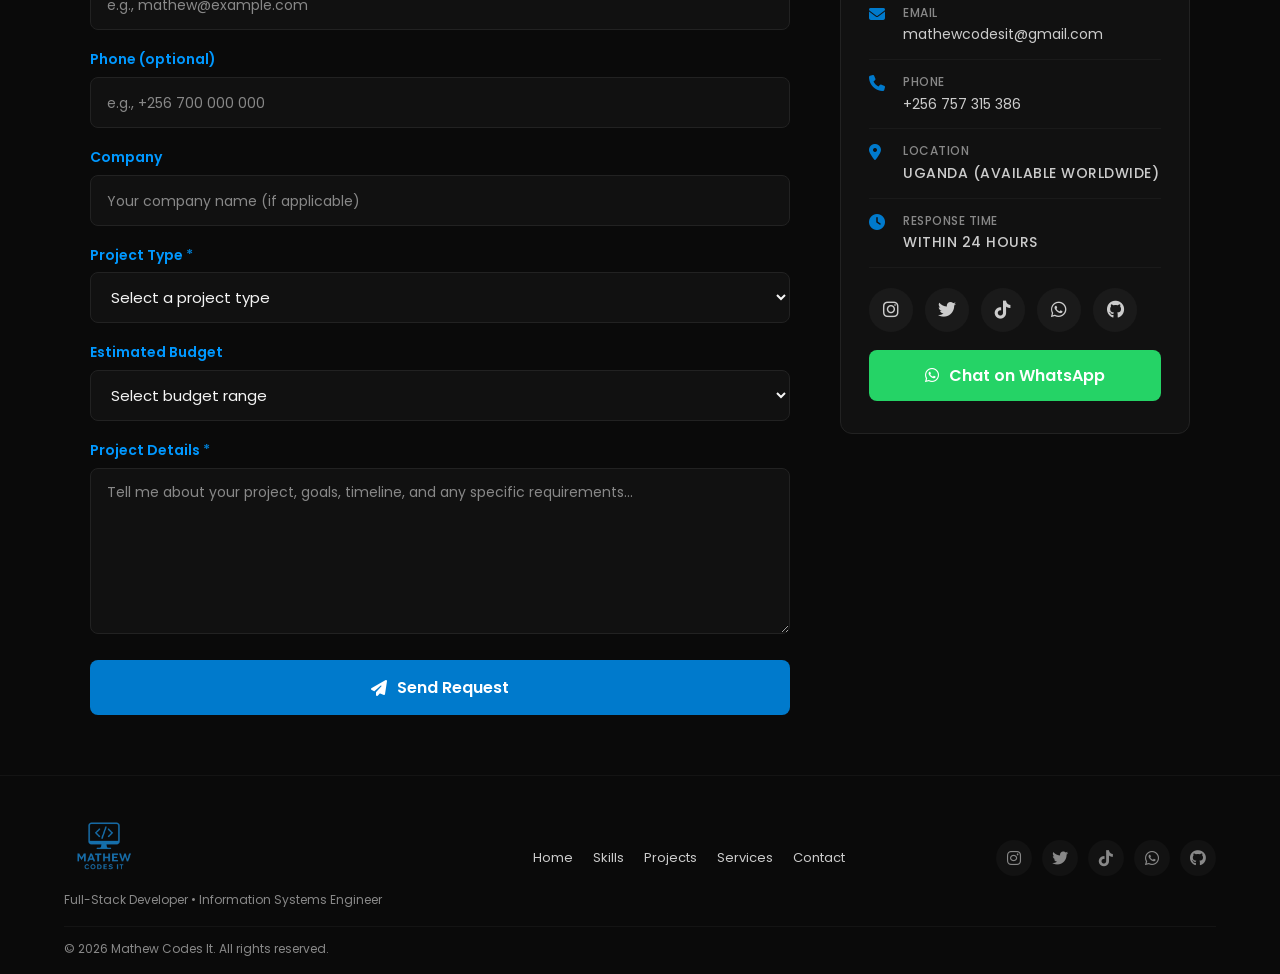
==== commit 584c35d5: "responsive on all screens" ====
--- a/index.html
+++ b/index.html
@@ -8,6 +8,7 @@
     <title>Mathew – Full-Stack Developer | MathewCodesIt</title>
     <link rel="stylesheet" href="https://cdnjs.cloudflare.com/ajax/libs/font-awesome/6.4.0/css/all.min.css" />
     <link rel="stylesheet" href="style.css" />
+    <link rel="shortcut icon" href="images/logo.png" type="image/x-icon">
 </head>
 <body>
 
@@ -121,7 +122,7 @@
         <div class="skill-category">
             <div class="skill-icon"><i class="fas fa-server"></i></div>
             <h3>Infrastructure</h3>
-            <p>System Design, Networking, Server Maintenance, IT Support, Cloud Deployment</p>
+            <p>Information System Design, Networking,  Database Design, IT Support.</p>
             <div class="skill-tags">
                 <span>Linux</span>
                 <span>Networking</span>
@@ -189,7 +190,7 @@
                     <span>UI/UX</span>
                     <span>Responsive</span>
                 </div>
-                <p>Online store for shirts, caps &amp; jumpers with seamless shopping experience.</p>
+                <p>A DJ website for different mixes and Online store for shirts, caps &amp; jumpers with seamless shopping experience.</p>
                 <span class="project-role"><i class="fas fa-user-cog"></i> UI Design + Frontend Dev</span>
             </div>
         </div>
@@ -274,7 +275,7 @@
                     <span>Responsive</span>
                 </div>
                 <p>This very site — built to showcase my full-stack and systems capabilities.</p>
-                <span class="project-role"><i class="fas fa-user-cog"></i> Everything 😎</span>
+                <span class="project-role"><i class="fas fa-user-cog"></i> Everything ✌️</span>
             </div>
         </div>
 
@@ -288,14 +289,14 @@
                 </div>
             </div>
             <div class="project-info">
-                <h3>My Portfolio</h3>
-                <div class="project-tags">
-                    <span>Personal Brand</span>
+                <h3>Digital Rights Hub</h3>
+                <div class="project-tags">
+                    <span>Django</span>
                     <span>Clean</span>
                     <span>Responsive</span>
                 </div>
-                <p>This very site — built to showcase my full-stack and systems capabilities.</p>
-                <span class="project-role"><i class="fas fa-user-cog"></i> Everything </span>
+                <p>A Site created to help the youth understand about Cybersecurity, AI Policy, and their digital rights.</p>
+                <span class="project-role"><i class="fas fa-user-cog"></i> Design + Deployment </span>
             </div>
         </div>
 
@@ -330,12 +331,12 @@
             <div class="service-icon"><i class="fas fa-network-wired"></i></div>
             <h3>Deploy</h3>
             <p>
-                System design, networking configuration, server setup,
+                System design, networking configuration,
                 and SQL database architecture.
             </p>
             <ul class="service-features">
                 <li><i class="fas fa-check"></i> System Architecture</li>
-                <li><i class="fas fa-check"></i> Server Setup</li>
+                <li><i class="fas fa-check"></i> Website Hosting</li> 
                 <li><i class="fas fa-check"></i> Network Configuration</li>
             </ul>
         </div>
@@ -344,7 +345,7 @@
             <div class="service-icon"><i class="fas fa-headset"></i></div>
             <h3>Maintain</h3>
             <p>
-                Ongoing IT support, server updates, performance monitoring,
+                Ongoing IT support, performance monitoring,
                 and security maintenance.
             </p>
             <ul class="service-features">
@@ -415,17 +416,17 @@
 
             <div class="form-group">
                 <label for="name">Full Name <span class="required">*</span></label>
-                <input id="name" name="name" type="text" placeholder="e.g., John Doe" required />
+                <input id="name" name="name" type="text" placeholder="e.g., Mathew Mats " required />
             </div>
 
             <div class="form-group">
                 <label for="email">Email <span class="required">*</span></label>
-                <input id="email" name="email" type="email" placeholder="e.g., john@example.com" required />
+                <input id="email" name="email" type="email" placeholder="e.g., mathew@example.com" required />
             </div>
 
             <div class="form-group">
                 <label for="phone">Phone (optional)</label>
-                <input id="phone" name="phone" type="tel" placeholder="e.g., +256 700 000 000" />
+                <input id="phone" name="phone" type="tel" placeholder="e.g., +256 700 000 000" required />
             </div>
 
             <div class="form-group">
@@ -442,7 +443,7 @@
                     <option>Portfolio Website</option>
                     <option>E-Commerce</option>
                     <option>System Design / Architecture</option>
-                    <option>Networking / IT Setup</option>
+                    <!-- <option>Networking / IT Setup</option> -->
                     <option>Website Maintenance &amp; Support</option>
                     <option>Fixing / Redesign</option>
                     <option>Other</option>
@@ -550,7 +551,7 @@
             <a href="#home" class="footer-logo">
                 <img src="images/logo.png" alt="Mathew Codes It" class="logo-img" />
             </a>
-            <p class="footer-tagline">Full-Stack Developer &bull; Systems Engineer</p>
+            <p class="footer-tagline">Full-Stack Developer &bull; Information Systems Engineer</p>
         </div>
 
         <div class="footer-links">
@@ -582,7 +583,7 @@
 
     <div class="footer-bottom">
         <small>&copy; <span id="year"></span> Mathew Codes It. All rights reserved.</small>
-        <small>Built with <i class="fas fa-heart" style="color:#007ACC;"></i> from Uganda</small>
+        <!-- <small>Built with <i class="fas fa-heart" style="color:#007ACC;"></i> from Uganda</small> -->
     </div>
 </footer>
 
--- a/style.css
+++ b/style.css
@@ -120,7 +120,7 @@
 }
 
 .logo-img {
-    height: 60px;
+    height: 80px;
     width: auto;
     display: block;
     transition: var(--transition);
@@ -1209,7 +1209,7 @@
 }
 
 .footer-logo .logo-img {
-    height: 45px;
+    height: 80px;
     width: auto;
     display: block;
 }
@@ -1308,6 +1308,7 @@
     .availability-badge {
         right: -20px;
     }
+    
 }
 
 @media (max-width: 992px) {
@@ -1385,6 +1386,10 @@
         flex-direction: column;
         text-align: center;
         gap: 4px;
+    }
+    .logo-img {
+        height: 60px;
+        width: auto;
     }
 }
 
@@ -1436,7 +1441,7 @@
     }
 
     .logo-img {
-        height: 40px;
+        height: 60px;
         width: auto;
     }
 
@@ -1810,7 +1815,7 @@
     }
 
     .footer-logo .logo-img {
-        height: 35px;
+        height: 60px;
         width: auto;
     }
 
@@ -1906,12 +1911,12 @@
     }
 
     .logo-img {
-        height: 35px;
+        height: 50px;
         width: auto;
     }
 
     .footer-logo .logo-img {
-        height: 30px;
+        height: 50px;
         width: auto;
     }
 
@@ -1976,12 +1981,12 @@
     }
 
     .logo-img {
-        height: 30px;
+        height: 50px;
         width: auto;
     }
 
     .footer-logo .logo-img {
-        height: 28px;
+        height: 50px;
         width: auto;
     }
 
